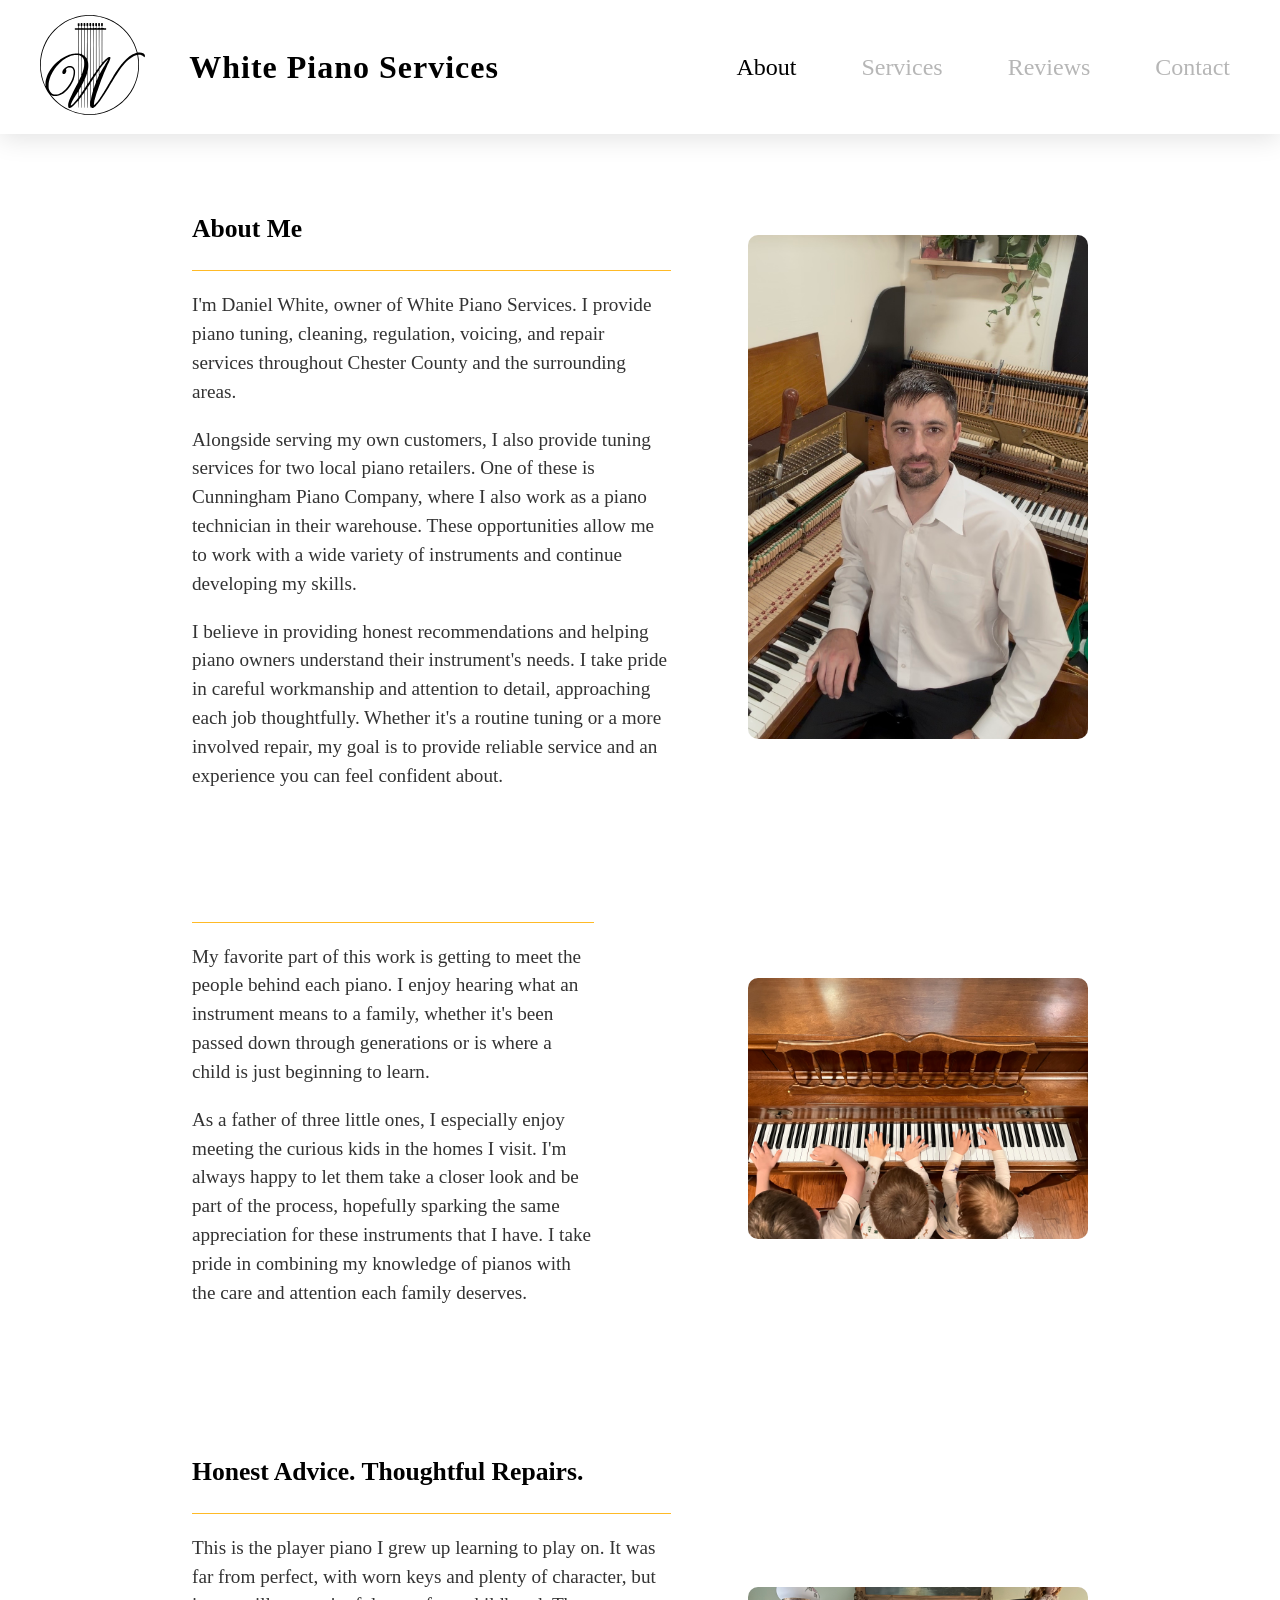
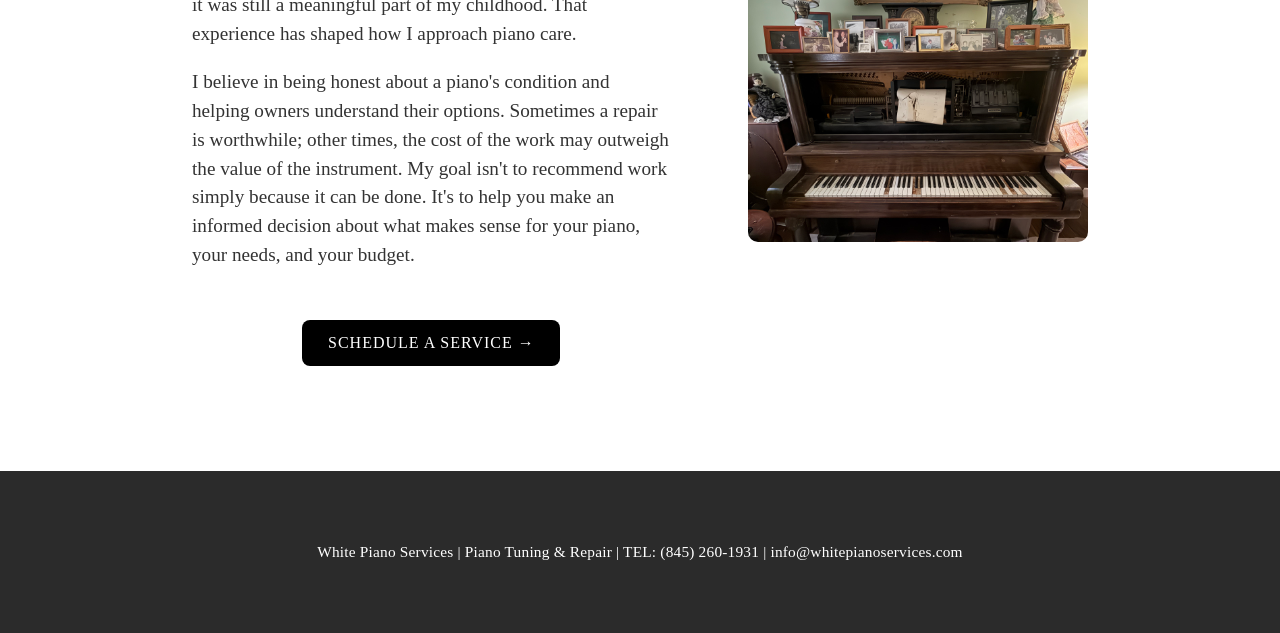
==== about/index.html @ ceffa57b "Update index.html" ====
<!DOCTYPE html>
<html lang="en">
<head>
    <meta charset="UTF-8">
    <meta name="viewport" content="width=device-width, initial-scale=1.0">
    <title>About | White Piano Services</title>
    <link rel="stylesheet" href="/style2.css">
    <link rel="stylesheet" href="/about.css">
    <link rel="icon" href="/whitelofo.png">
<link rel="icon" type="image/png" sizes="32x32" href="/whitelofo.png">
<link rel="apple-touch-icon" href="/whitelofo.png">
</head>
    <main>
<body>
    <header>
    <div class="navbar">

        <div class="nav-left">
            <a href="/home/">
                <img src="/whitelogosvg.svg" alt="White Services Logo">
            </a>
        </div>

        <div class="nav-center">
            <a href="/home/">
                <h1>White Piano Services</h1>
            </a>
        </div>

        <div class="nav-right">
            <nav>
                <ul id="navbarlist">
                    <li><a href="/about/" class="active">About</a></li>
                    <li><a href="/services/">Services</a></li>
                    <li><a href="/home/#reviews">Reviews</a></li>
                    <li><a href="/contact/">Contact</a></li>
                </ul>
            </nav>
        </div>

    </div>
</header>



<!-- ===== About Content ===== -->

<section class="about-container">

    

    <div class="about-text">
        
        <h3>About Me</h3>
        <div class="line"></div>

<p>I'm Daniel White, owner of White Piano Services. I provide piano tuning, cleaning, regulation, voicing, and repair services throughout Chester County and the surrounding areas.
</p>
   
 <p> Alongside serving my own customers, I also provide tuning services for two local piano retailers. One of these is Cunningham Piano Company, where I also work as a piano technician in their warehouse. These opportunities allow me to work with a wide variety of instruments and continue developing my skills.</p>
        
<p>I believe in providing honest recommendations and helping piano owners understand their instrument's needs. I take pride in careful workmanship and attention to detail, approaching each job thoughtfully. Whether it's a routine tuning or a more involved repair, my goal is to provide reliable service and an experience you can feel confident about.
</p>

    </div>

    <div class="about-image">
        <img src="/IMG_3689.jpeg" alt="Daniel White Piano Tuner">
    </div>

</section>

<div class="section-divider"></div>


<section class="about-container">

     

    

    <div class="about-text">

        <div class="line"></div>
        
       
      

<p>My favorite part of this work is getting to meet the people behind each piano. I enjoy hearing what an instrument means to a family, whether it's been passed down through generations or is where a child is just beginning to learn.

</p> <p>As a father of three little ones, I especially enjoy meeting the curious kids in the homes I visit. I'm always happy to let them take a closer look and be part of the process, hopefully sparking the same appreciation for these instruments that I have.

I take pride in combining my knowledge of pianos with the care and attention each family deserves.
</p>

      
    </div>

   <div id="line"></div>

      <div class="about-image">
        <img src="/kids1.jpeg" alt="Daniel White Piano Technician">
    </div>

</section>



<div class="section-divider"></div>



<section class="about-container">

    
     

     

    

    <div class="about-text">

           <h3>Honest Advice. Thoughtful Repairs.</h3>
        
       
        <div class="line"></div>

<p>This is the player piano I grew up learning to play on. It was far from perfect, with worn keys and plenty of character, but it was still a meaningful part of my childhood.

That experience has shaped how I approach piano care. </p>
        
        <p>I believe in being honest about a piano's condition and helping owners understand their options. Sometimes a repair is worthwhile; other times, the cost of the work may outweigh the value of the instrument.

My goal isn't to recommend work simply because it can be done. It's to help you make an informed decision about what makes sense for your piano, your needs, and your budget.
</p>

        <div class="about-button">
         <!-- Calendly link widget begin -->
<link href="https://assets.calendly.com/assets/external/widget.css" rel="stylesheet">
<script src="https://assets.calendly.com/assets/external/widget.js" type="text/javascript" async></script>
<a class="btn" href="" onclick="Calendly.initPopupWidget({url: 'https://calendly.com/whitepianoservices/service'});return false;">Schedule a service →</a>
<!-- Calendly link widget end -->
        </div>
    </div>
 <div class="about-image">
        <img src="/buy.jpeg" alt="Daniel White Piano Technician">
    </div>
    

  

</section>



    

   
    
    </div>
</section>
</main>

<footer>
    <p>White Piano Services | Piano Tuning & Repair | TEL: <a href="tel:+18452601931">(845) 260-1931</a> | <a href="mailto:whitepianoservices@gmail.com">info@whitepianoservices.com
                </a></p>
</footer>


</body>
</html>
---- style2.css ----
html, body {
    font-family: Garamond, serif;
    margin: 0;
    padding: 0;
    background-color: white;

    
    width: 100%;
    overflow-x: hidden;
}

.about-link h1 {
    font-size: 1.5em;
}


.widget {
    background-color: #1a1919;
    margin: 0;
    min-height: 600px;
    width: 100%;
}

body {
    min-height: 100vh;
    display: flex;
    flex-direction: column;
}

main {
    flex: 1;
}


a[href^="tel"] {
    color: inherit;
    text-decoration: none;
}

a[href^="mailto"] {
    color: inherit;
    text-decoration: none;
}
/* ===== Header / Navbar ===== */
header {
    background-color: rgba(255, 255, 255, 0.983);
    padding: 15px 0px;
    position: relative;
    box-shadow: 0 4px 25px rgba(0, 0, 0, 0.12);
    width: 100%;
    z-index: 1000;
}

.navbar {
    display: flex;
    align-items: center;
    justify-content: space-between;
    position: relative;
    flex-wrap: wrap;
}

/* =========================================
   LEFT
========================================= */
.nav-left img {
    height: 100px;
    width: auto;
    cursor: pointer;
    margin-left: 20px;
    max-width: 100%;
    padding-left: 20px;
}


/* =========================================
   CENTER
========================================= */
.nav-center {
    position: absolute;
    left: 14%;
    cursor: pointer;
    padding-left: 10px;
}




.nav-center a,
.nav-center a:visited,
.nav-center a:active {
    text-decoration: none;
    color: black;
}

.nav-center h1 {
    margin: 0;
    font-size: 2em;
    letter-spacing: 1px;
    transition: color 0.3s ease-in-out;
    white-space: nowrap;
}

.nav-center h1:hover {
    color: #ffba26de;
}


/* =========================================
   RIGHT
========================================= */
nav ul {
    list-style: none;
    display: flex;
    gap: 25px;
    margin: 0;
    padding: 0;
    padding-right: 30px;
}

nav ul li a {
    text-decoration: none;
    color: rgba(0, 0, 0, 0.288);
    font-size: 1.5em;
    padding: 8px 20px;
    transition: color 0.3s ease-in-out;
    white-space: nowrap;
}

nav ul li a:hover {
    color: rgb(0, 0, 0);
}

nav ul li a.active {
    color: rgb(0, 0, 0);
}


/* =========================================
   TABLET
========================================= */
@media (max-width: 1024px) {
    header {
        padding-top: 10px;
        padding-left: 0px;
        padding-bottom: 10px;
        align-items: center;
    }

    .nav-left img {
        height: 80px;
        margin-left: 10px;
    }

    .nav-center {
        left: 16%;
    }

    .nav-center h1 {
        font-size: 1.6em;
    }

    nav ul {
        gap: 15px;
    }

    nav ul li a {
        font-size: 1.2em;
        padding: 8px 12px;
    }
}


/* =========================================
   MOBILE
========================================= */
@media (max-width: 768px) {

    header {
        padding: 15px 0;
    }

    .navbar {
        display: flex;
        flex-direction: column;
        align-items: center;   /* key: all children centered as a group */
        justify-content: center;
        gap: 12px;
        width: 100%;
    }

    /* LOGO */
    .nav-left {
        width: 100%;
        display: flex;
        justify-content: center;
    }

    .nav-left img {
        height: 70px;
        margin: 0;
        padding: 0;
    }

    /* TITLE */
    .nav-center {
        position: static;
        width: 100%;
        display: flex;
        justify-content: center;
    }

    .nav-center h1 {
        font-size: 1.5em;
        margin: 0;
        text-align: center;
    }

    /* LINKS */
    .nav-right {
        width: 100%;
        display: flex;
        justify-content: center;
    }

    nav ul {
        display: flex;
        justify-content: center;
        align-items: center;   /* key: removes vertical weirdness */
        gap: 18px;
        margin: 0;
        padding: 0;
        width: auto;           /* key: prevents stretching imbalance */
    }

    nav ul li a {
        font-size: 1.1em;
        padding: 6px 10px;
        text-align: center;
    }

    footer p,
    footer a,
    footer span {
        font-size: 1rem;
    }

}


/* =========================================
   SMALL MOBILE
========================================= */

@media (max-width: 480px) {

    header {
        padding: 15px 0;
    }

    .navbar {
        display: flex;
        flex-direction: column;
        align-items: center;   /* key: all children centered as a group */
        justify-content: center;
        gap: 12px;
        width: 100%;
    }

    /* LOGO */
    .nav-left {
        width: 100%;
        display: flex;
        justify-content: center;
    }

    .nav-left img {
        height: 70px;
        margin: 0;
        padding: 0;
    }

    /* TITLE */
    .nav-center {
        position: static;
        width: 100%;
        display: flex;
        justify-content: center;
    }

    .nav-center h1 {
        font-size: 1.5em;
        margin: 0;
        text-align: center;
    }

    /* LINKS */
    .nav-right {
        width: 100%;
        display: flex;
        justify-content: center;
    }

    nav ul {
        display: flex;
        justify-content: center;
        align-items: center;   /* key: removes vertical weirdness */
        gap: 18px;
        margin: 0;
        padding: 0;
        width: auto;           /* key: prevents stretching imbalance */
    }

    nav ul li a {
        font-size: 1.1em;
        padding: 6px 10px;
        text-align: center;
    }
}

/* ===== Hero Section ===== */
.hero {
    background-color: #dddddde8;
    text-align: center;
    width: 100%;
    position: relative;
    box-shadow: 0 8px 30px rgba(0, 0, 0, 0.199);
}

.hero-image {
    width: 100%;
    height: 700px;
    overflow: hidden;
    position: relative;
}

.hero-image img {
    width: 100%;
    height: 100%;
    object-fit: cover;
}

.hero-caption {
    font-family: helvetica;
    font-size: 2.4em;
    font-weight: bold;
    color: white;
    position: absolute;
    -webkit-text-stroke: 1px rgb(0, 0, 0);
    bottom: 15%;
    left: 50%;
    transform: translateX(-50%);
    width: 40%;
}

.hero-caption p {
    font-family: georgia;
    font-size: 1em;
}





/* ===== Modern CTA Button ===== */

.cta-button {
    display: inline;
    padding: 14px 32px;
    background-color: rgba(0, 0, 0, 0.798);
    color: white;
    text-decoration: none;
    text-transform: uppercase;
    letter-spacing: 1px;
    font-size: 1.4rem;
    border: 2px solid black;
    transition: all 0.3s ease;
    cursor: pointer;

    position: absolute;
    bottom: 28%;
    left: 50%;
    transform: translateX(-50%);
}

/* Hover Effect */
.cta-button:hover {
    background-color: #ffba26;
    color: black;
    border-color: #ffba26;
}



/* ===== Footer ===== */




/* ===== Footer ===== */
footer {
    background-color: rgba(0, 0, 0, 0.832);
    color: white;

    padding:
        clamp(35px, 4vw, 80px)
        clamp(25px, 8vw, 140px);

    display: flex;
    justify-content: center;
    align-items: center;

    text-align: center;
}

footer p,
footer a,
footer span {
     font-size: clamp(0.95rem, 1.2vw, 1.45rem);
    line-height: 1.9;
    letter-spacing: 0.2px;
}
---- about.css ----
/* ===== Base ===== */
html {
    font-size: 16px;
    -webkit-text-size-adjust: 100%;
}

body {
    min-height: 100vh;
    display: flex;
    flex-direction: column;
    overflow-x: hidden;
}

main {
    flex: 1;
}

a[href^="mailto"] {
    color: inherit;
    text-decoration: none;
}

/* ===== About Hero ===== */
.about-hero {
    position: relative;

    display: flex;
    flex-direction: column;
    justify-content: center;
    align-items: center;

    text-align: center;

    min-height: clamp(250px, 40vh, 500px);

    padding:
        clamp(60px, 8vw, 120px)
        clamp(20px, 5vw, 80px);

    background-image: url("../images/aboutimg/tuningii.jpeg");
    background-size: cover;
    background-position: center 70%;
}

.about-hero::before {
    content: "";
    position: absolute;
    inset: 0;
    background-color: rgba(0, 0, 0, 0.695);
    z-index: 1;
}

.about-hero h2,
.about-hero p {
    position: relative;
    color: white;
    z-index: 2;
    max-width: 1200px;
}

.about-hero h2 {
    font-size: clamp(2.5rem, 4vw, 5rem);
    margin-bottom: 15px;
    font-weight: bold;
    line-height: 1.1;
}

.about-hero p {
    font-size: clamp(1.1rem, 2vw, 2.2rem);
    line-height: 1.5;
}

/* ===== About Layout ===== */
.about-container {
    display: flex;
    align-items: center;
    justify-content: center;
    gap: clamp(45px, 6vw, 90px);

    padding: 50px clamp(45px, 15vw, 220px);

    flex-wrap: wrap;
    background-color: #fbfbfb1c;

    max-width: 1800px;
    margin: 0 auto;
}

.about-text {
    flex: 1;
    min-width: 320px;
}

.about-text h3 {
    margin-top: 30px;
    font-size: clamp(1.4rem, 2vw, 2.2rem);
    line-height: 1.2;
}

.about-text p {
    line-height: 1.5;
    margin-top: 12px;
    color: #333;
    font-size: 1.2rem;
    max-width: 75ch;
}
#line {
    height: 1px;
    background-color: #ffba26;
    margin: 12px 0 20px;
}
/* ===== Line Under Headings ===== */
.about-text .line {
    height: 1px;
    background-color: #ffba26;
    margin: 12px 0 20px;
}

/* ===== Image ===== */
.about-image {
    flex: 0 1 38%;
    min-width: 280px;
    margin-top: -15px;
    
}

.about-image img {
    width: 100%;
    max-height: 600px;
    border-radius: 10px;
    object-fit: cover;
}

/* ===== Book Now Button ===== */
.about-button {
    margin-top: 30px;
    text-align: center;
}

.about-button .btn {
    display: inline-block;

    padding:
        clamp(14px, 1vw, 18px)
        clamp(20px, 2vw, 34px);

    margin-top: 20px;
    margin-bottom: 55px;

    background-color: black;
    color: white;

    border: none;
    border-radius: 8px;

    font-size: clamp(1rem, 1vw, 1.2rem);

    text-transform: uppercase;
    letter-spacing: 1px;
    text-decoration: none;

    transition: all 0.4s ease-in-out;
}

.about-button .btn:hover {
    background-color: rgba(255, 186, 38, 0.8);
    color: black;
    box-shadow: 0 5px 15px rgba(0, 0, 0, 0.1);
    transform: translateY(-2px);
}

/* ===== Values Section ===== */
.values-section {
    background-color: #fafafa;

    padding:
        clamp(50px, 8vw, 110px)
        clamp(20px, 8vw, 12%);

    text-align: center;
}

.values-section h2 {
    font-size: clamp(2rem, 3vw, 3.5rem);
    margin-bottom: clamp(30px, 4vw, 70px);
}

.values-grid {
    display: grid;
    grid-template-columns: repeat(3, 1fr);

    gap: clamp(20px, 2vw, 40px);

    max-width: 1800px;
    margin: 0 auto;
}

.value-card {
    padding: clamp(25px, 2vw, 45px);

    border: 1px solid #ddd;
    background-color: white;

    transition: all 0.3s ease;
}

.value-card:hover {
    border-color: #1c5212;
    transform: translateY(-5px);
}

.value-card h4 {
    margin-bottom: 20px;
    position: relative;

    font-size: clamp(1.2rem, 1.5vw, 1.8rem);
}

.value-card p {
    font-size: clamp(1rem, 1vw, 1.2rem);
    line-height: 1.8;
}

.value-card h4::after {
    content: "";

    position: absolute;
    left: 0;
    bottom: -8px;

    width: 100%;
    height: 1px;

    background-color: #ffba26;
}

/* ===== Links ===== */
.about-link a {
    display: inline-block;

    text-decoration: none;
    font-weight: 600;

    font-size: clamp(1.1rem, 1.3vw, 1.5rem);

    color: #111;

    transition: all 0.3s ease-in-out;
}

.about-link a:hover {
    color: #ffba26;
}

/* ===== Tablet ===== */
@media (max-width: 1000px) {

    .values-grid {
        grid-template-columns: 1fr;
    }
    .about-container {
        flex-direction: column-reverse;
    }

    .about-image img {
        height: 320px;
        width: 100%;
        max-width: 100%;
        object-fit: contain;
    }
    
}


/* ===== Mobile + iPhone Landscape ===== */
@media (max-width: 900px),
       (max-height: 500px) and (orientation: landscape) {

    .about-text,
    .about-image {
        min-width: 100%;
    }

    .about-text p {
        font-size: 1rem;
        max-width: 100%;
    }

    .about-text h3 {
        font-size: 1.4rem;
    }
}

@media (max-width: 700px) {

    .about-image img {
        width: 100%;
        height: auto;
        object-fit: cover;
    }

}

/* ===== Large Desktop / Ultrawide ===== */
@media (min-width: 1800px) {

    html {
        font-size: 18px;
    }

    .about-container,
    .values-grid {
        max-width: 2000px;
    }

    .about-text p {
        font-size: 1.5rem;
    }
}
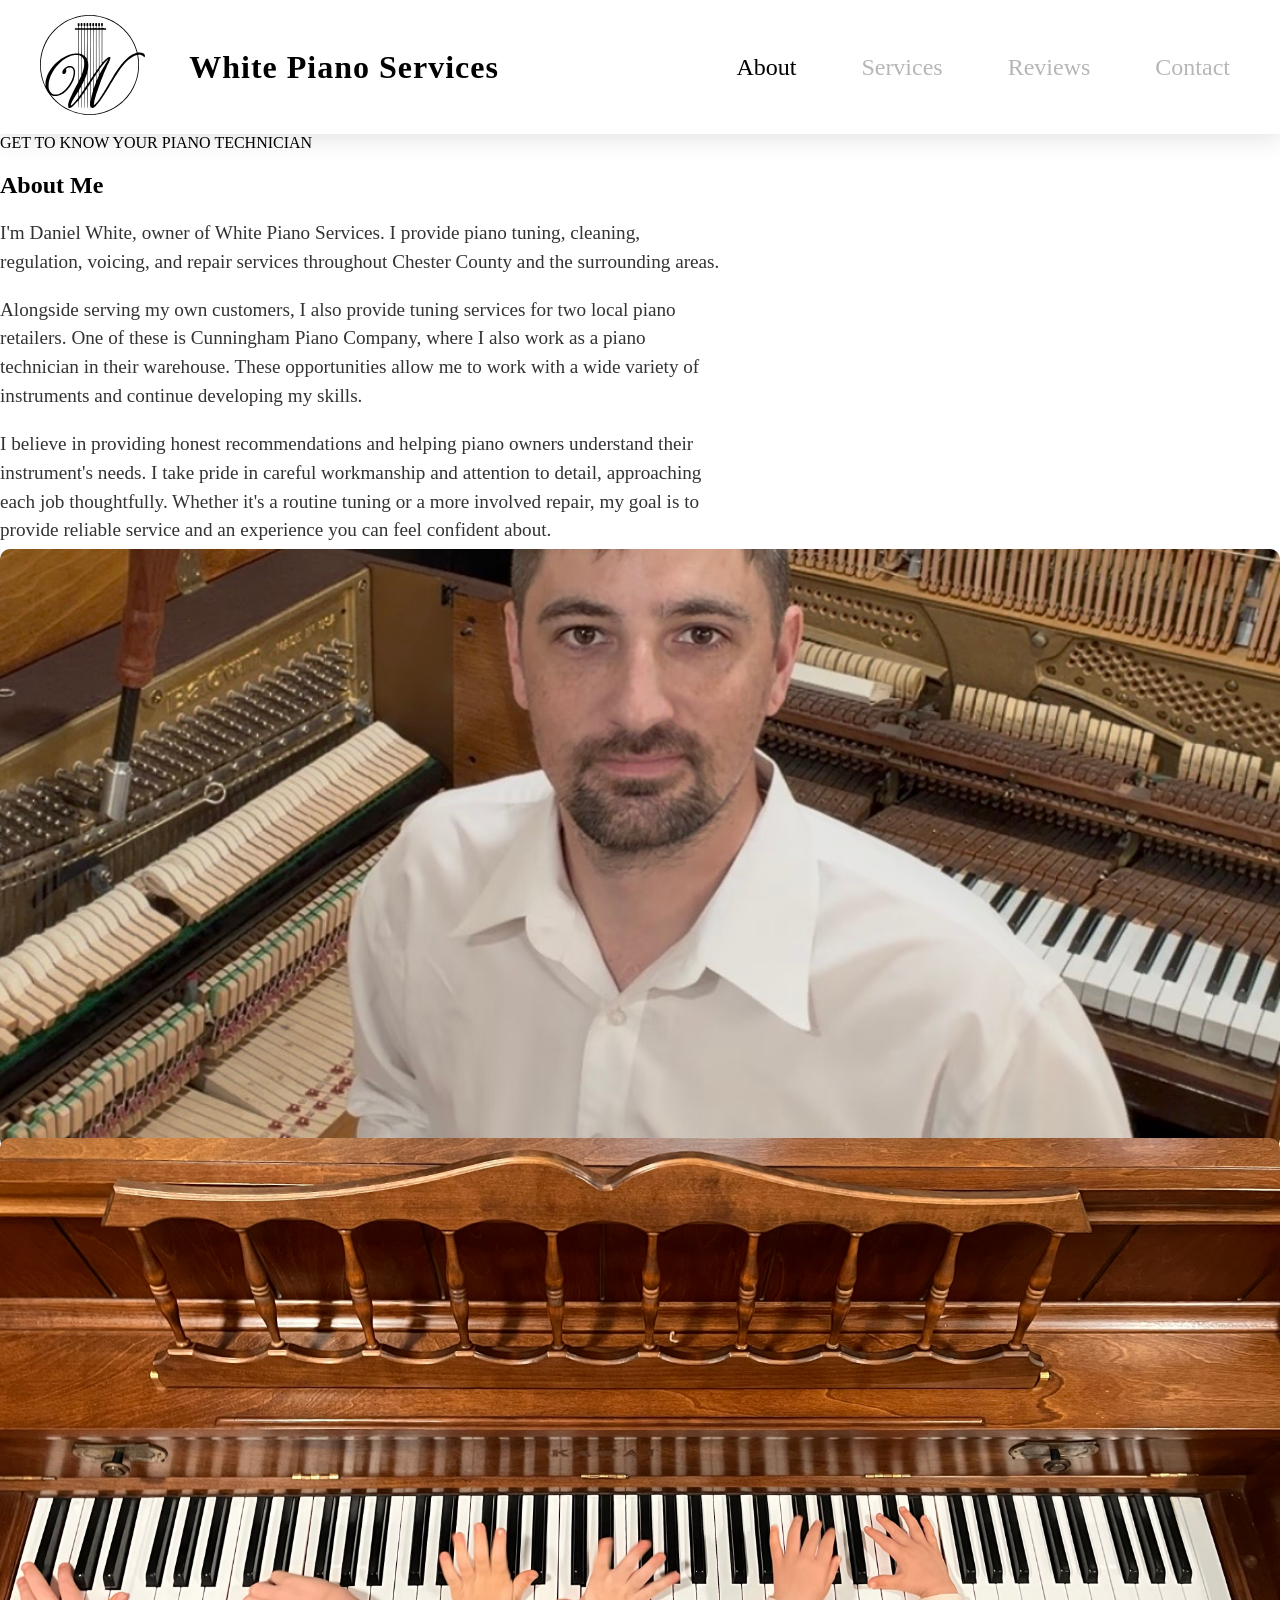
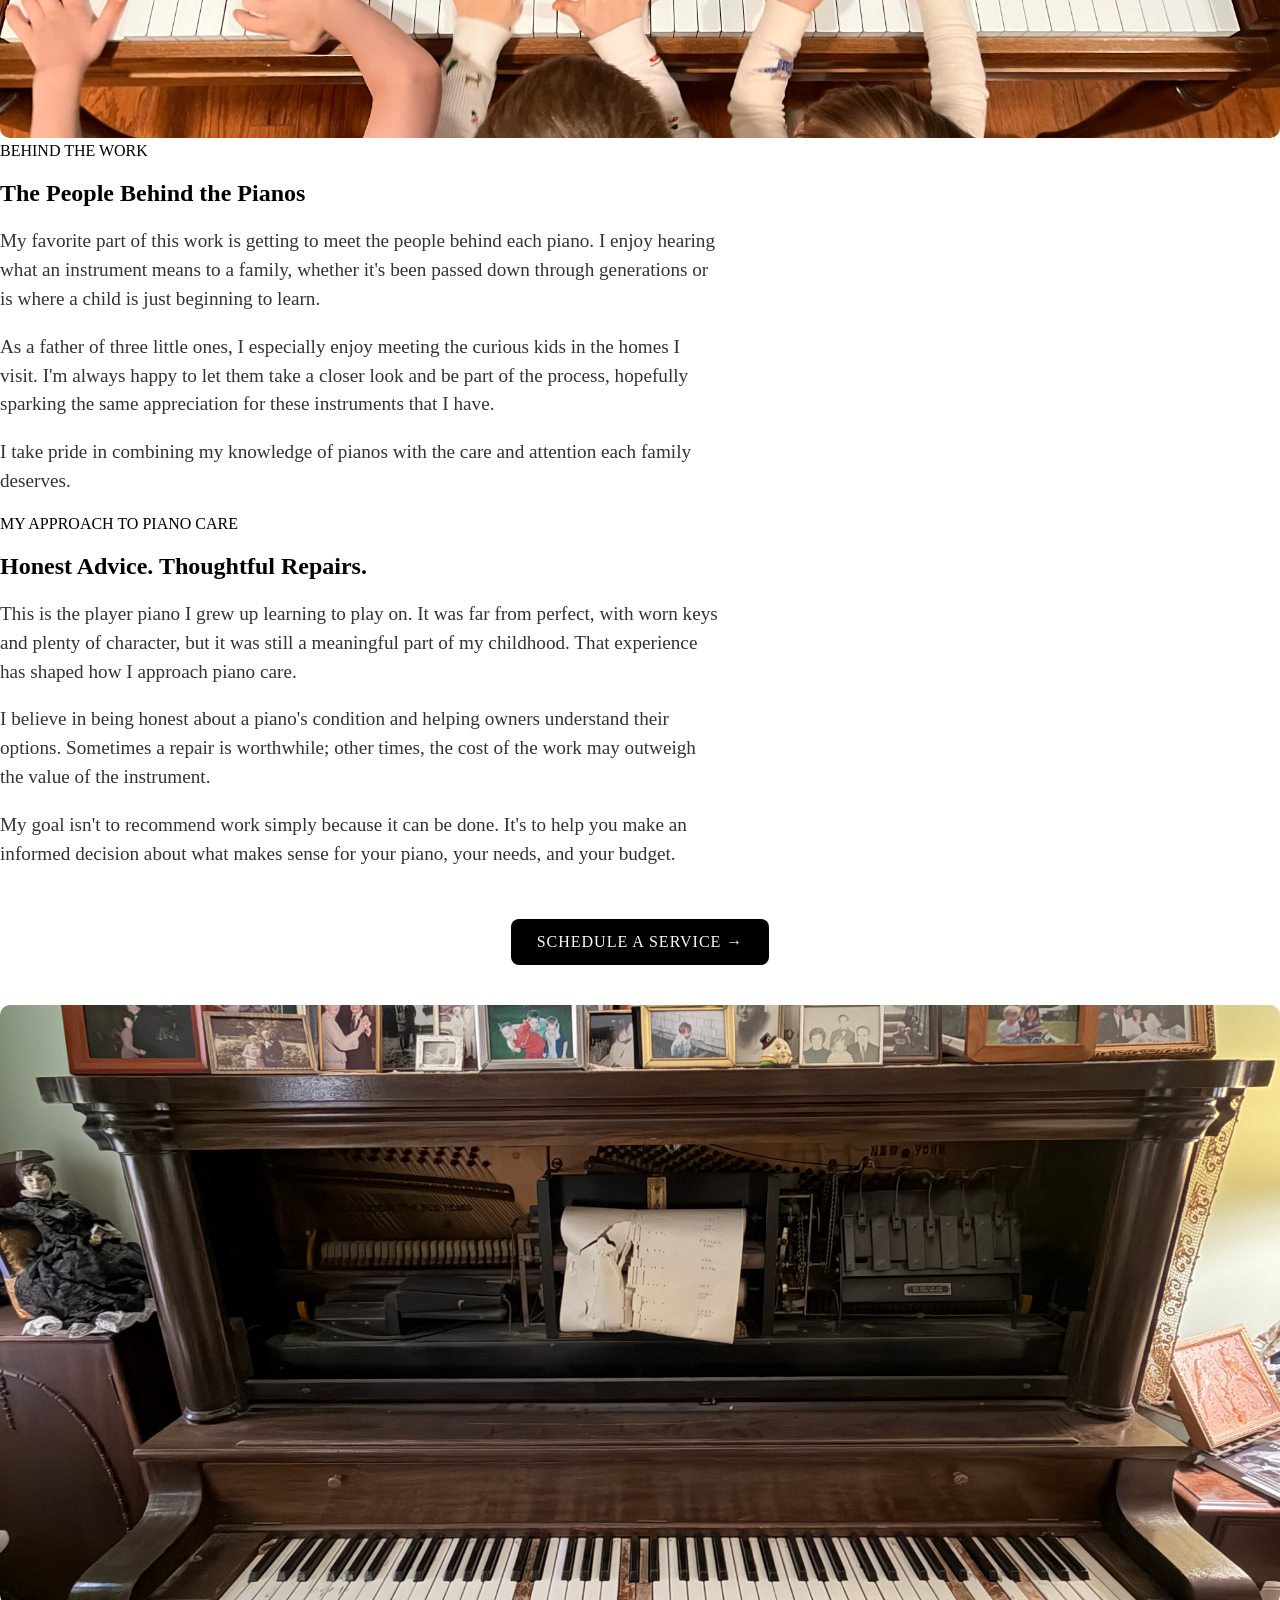
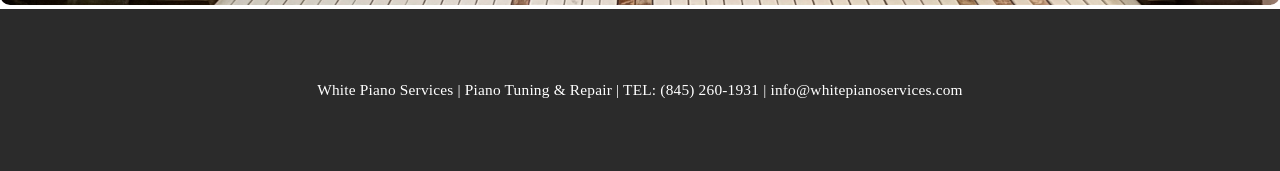
==== commit 1e85e3fa: "Update index.html" ====
--- a/about/index.html
+++ b/about/index.html
@@ -3,16 +3,20 @@
 <head>
     <meta charset="UTF-8">
     <meta name="viewport" content="width=device-width, initial-scale=1.0">
+
     <title>About | White Piano Services</title>
+
     <link rel="stylesheet" href="/style2.css">
     <link rel="stylesheet" href="/about.css">
+
     <link rel="icon" href="/whitelofo.png">
-<link rel="icon" type="image/png" sizes="32x32" href="/whitelofo.png">
-<link rel="apple-touch-icon" href="/whitelofo.png">
+    <link rel="icon" type="image/png" sizes="32x32" href="/whitelofo.png">
+    <link rel="apple-touch-icon" href="/whitelofo.png">
 </head>
-    <main>
+
 <body>
-    <header>
+
+<header>
     <div class="navbar">
 
         <div class="nav-left">
@@ -41,125 +45,142 @@
     </div>
 </header>
 
+<main class="about-page">
+
+    <!-- ===== Introduction ===== -->
+
+    <section class="about-section about-intro">
+
+        <div class="about-text">
+            <span class="section-eyebrow">GET TO KNOW YOUR PIANO TECHNICIAN</span>
+
+            <h2>About Me</h2>
+
+            <div class="heading-accent"></div>
+
+            <p>
+                I'm Daniel White, owner of White Piano Services. I provide
+                piano tuning, cleaning, regulation, voicing, and repair
+                services throughout Chester County and the surrounding areas.
+            </p>
+
+            <p>
+                Alongside serving my own customers, I also provide tuning
+                services for two local piano retailers. One of these is
+                Cunningham Piano Company, where I also work as a piano
+                technician in their warehouse. These opportunities allow me
+                to work with a wide variety of instruments and continue
+                developing my skills.
+            </p>
+
+            <p>
+                I believe in providing honest recommendations and helping
+                piano owners understand their instrument's needs. I take
+                pride in careful workmanship and attention to detail,
+                approaching each job thoughtfully. Whether it's a routine
+                tuning or a more involved repair, my goal is to provide
+                reliable service and an experience you can feel confident about.
+            </p>
+        </div>
+
+        <div class="about-image">
+            <img src="/IMG_3689.jpeg" alt="Daniel White, piano technician">
+        </div>
+
+    </section>
 
 
-<!-- ===== About Content ===== -->
+    <!-- ===== Personal Connection ===== -->
 
-<section class="about-container">
+    <section class="about-section about-personal">
 
-    
+        <div class="about-image">
+            <img src="/kids1.jpeg" alt="A family enjoying time at the piano">
+        </div>
 
-    <div class="about-text">
-        
-        <h3>About Me</h3>
-        <div class="line"></div>
+        <div class="about-text">
 
-<p>I'm Daniel White, owner of White Piano Services. I provide piano tuning, cleaning, regulation, voicing, and repair services throughout Chester County and the surrounding areas.
-</p>
-   
- <p> Alongside serving my own customers, I also provide tuning services for two local piano retailers. One of these is Cunningham Piano Company, where I also work as a piano technician in their warehouse. These opportunities allow me to work with a wide variety of instruments and continue developing my skills.</p>
-        
-<p>I believe in providing honest recommendations and helping piano owners understand their instrument's needs. I take pride in careful workmanship and attention to detail, approaching each job thoughtfully. Whether it's a routine tuning or a more involved repair, my goal is to provide reliable service and an experience you can feel confident about.
-</p>
+            <span class="section-eyebrow">BEHIND THE WORK</span>
 
-    </div>
+            <h2>The People Behind the Pianos</h2>
 
-    <div class="about-image">
-        <img src="/IMG_3689.jpeg" alt="Daniel White Piano Tuner">
-    </div>
+            <div class="heading-accent"></div>
 
-</section>
+            <p>
+                My favorite part of this work is getting to meet the people
+                behind each piano. I enjoy hearing what an instrument means
+                to a family, whether it's been passed down through generations
+                or is where a child is just beginning to learn.
+            </p>
 
-<div class="section-divider"></div>
+            <p>
+                As a father of three little ones, I especially enjoy meeting
+                the curious kids in the homes I visit. I'm always happy to let
+                them take a closer look and be part of the process, hopefully
+                sparking the same appreciation for these instruments that I have.
+            </p>
+
+            <p>
+                I take pride in combining my knowledge of pianos with the
+                care and attention each family deserves.
+            </p>
+
+        </div>
+
+    </section>
 
 
-<section class="about-container">
+    <!-- ===== Personal Philosophy ===== -->
 
-     
+    <section class="about-section about-philosophy">
 
-    
+        <div class="about-text">
 
-    <div class="about-text">
+            <span class="section-eyebrow">MY APPROACH TO PIANO CARE</span>
 
-        <div class="line"></div>
-        
-       
-      
+            <h2>Honest Advice. Thoughtful Repairs.</h2>
 
-<p>My favorite part of this work is getting to meet the people behind each piano. I enjoy hearing what an instrument means to a family, whether it's been passed down through generations or is where a child is just beginning to learn.
+            <div class="heading-accent"></div>
 
-</p> <p>As a father of three little ones, I especially enjoy meeting the curious kids in the homes I visit. I'm always happy to let them take a closer look and be part of the process, hopefully sparking the same appreciation for these instruments that I have.
+            <p>
+                This is the player piano I grew up learning to play on.
+                It was far from perfect, with worn keys and plenty of
+                character, but it was still a meaningful part of my childhood.
+                That experience has shaped how I approach piano care.
+            </p>
 
-I take pride in combining my knowledge of pianos with the care and attention each family deserves.
-</p>
+            <p>
+                I believe in being honest about a piano's condition and
+                helping owners understand their options. Sometimes a repair
+                is worthwhile; other times, the cost of the work may outweigh
+                the value of the instrument.
+            </p>
 
-      
-    </div>
+            <p>
+                My goal isn't to recommend work simply because it can be done.
+                It's to help you make an informed decision about what makes
+                sense for your piano, your needs, and your budget.
+            </p>
 
-   <div id="line"></div>
+            <div class="about-button">
+                <link href="https://assets.calendly.com/assets/external/widget.css" rel="stylesheet">
+                <script src="https://assets.calendly.com/assets/external/widget.js"
+                    type="text/javascript" async></script>
 
-      <div class="about-image">
-        <img src="/kids1.jpeg" alt="Daniel White Piano Technician">
-    </div>
+                <a class="btn" href=""
+                   onclick="Calendly.initPopupWidget({url: 'https://calendly.com/whitepianoservices/service'});return false;">
+                    Schedule a Service →
+                </a>
+            </div>
 
-</section>
+        </div>
 
+        <div class="about-image about-childhood-image">
+            <img src="/buy.jpeg" alt="The player piano Daniel grew up learning to play on">
+        </div>
 
+    </section>
 
-<div class="section-divider"></div>
-
-
-
-<section class="about-container">
-
-    
-     
-
-     
-
-    
-
-    <div class="about-text">
-
-           <h3>Honest Advice. Thoughtful Repairs.</h3>
-        
-       
-        <div class="line"></div>
-
-<p>This is the player piano I grew up learning to play on. It was far from perfect, with worn keys and plenty of character, but it was still a meaningful part of my childhood.
-
-That experience has shaped how I approach piano care. </p>
-        
-        <p>I believe in being honest about a piano's condition and helping owners understand their options. Sometimes a repair is worthwhile; other times, the cost of the work may outweigh the value of the instrument.
-
-My goal isn't to recommend work simply because it can be done. It's to help you make an informed decision about what makes sense for your piano, your needs, and your budget.
-</p>
-
-        <div class="about-button">
-         <!-- Calendly link widget begin -->
-<link href="https://assets.calendly.com/assets/external/widget.css" rel="stylesheet">
-<script src="https://assets.calendly.com/assets/external/widget.js" type="text/javascript" async></script>
-<a class="btn" href="" onclick="Calendly.initPopupWidget({url: 'https://calendly.com/whitepianoservices/service'});return false;">Schedule a service →</a>
-<!-- Calendly link widget end -->
-        </div>
-    </div>
- <div class="about-image">
-        <img src="/buy.jpeg" alt="Daniel White Piano Technician">
-    </div>
-    
-
-  
-
-</section>
-
-
-
-    
-
-   
-    
-    </div>
-</section>
 </main>
 
 <footer>
@@ -167,6 +188,6 @@
                 </a></p>
 </footer>
 
-
 </body>
 </html>
+
--- a/about.css
+++ b/about.css
@@ -9,6 +9,16 @@
     display: flex;
     flex-direction: column;
     overflow-x: hidden;
+}
+
+
+
+.section-divider {
+    width: 85%;
+    max-width: 1100px;
+    height: 1px;
+    background-color: #ccc;
+    margin: 50px auto;
 }
 
 main {
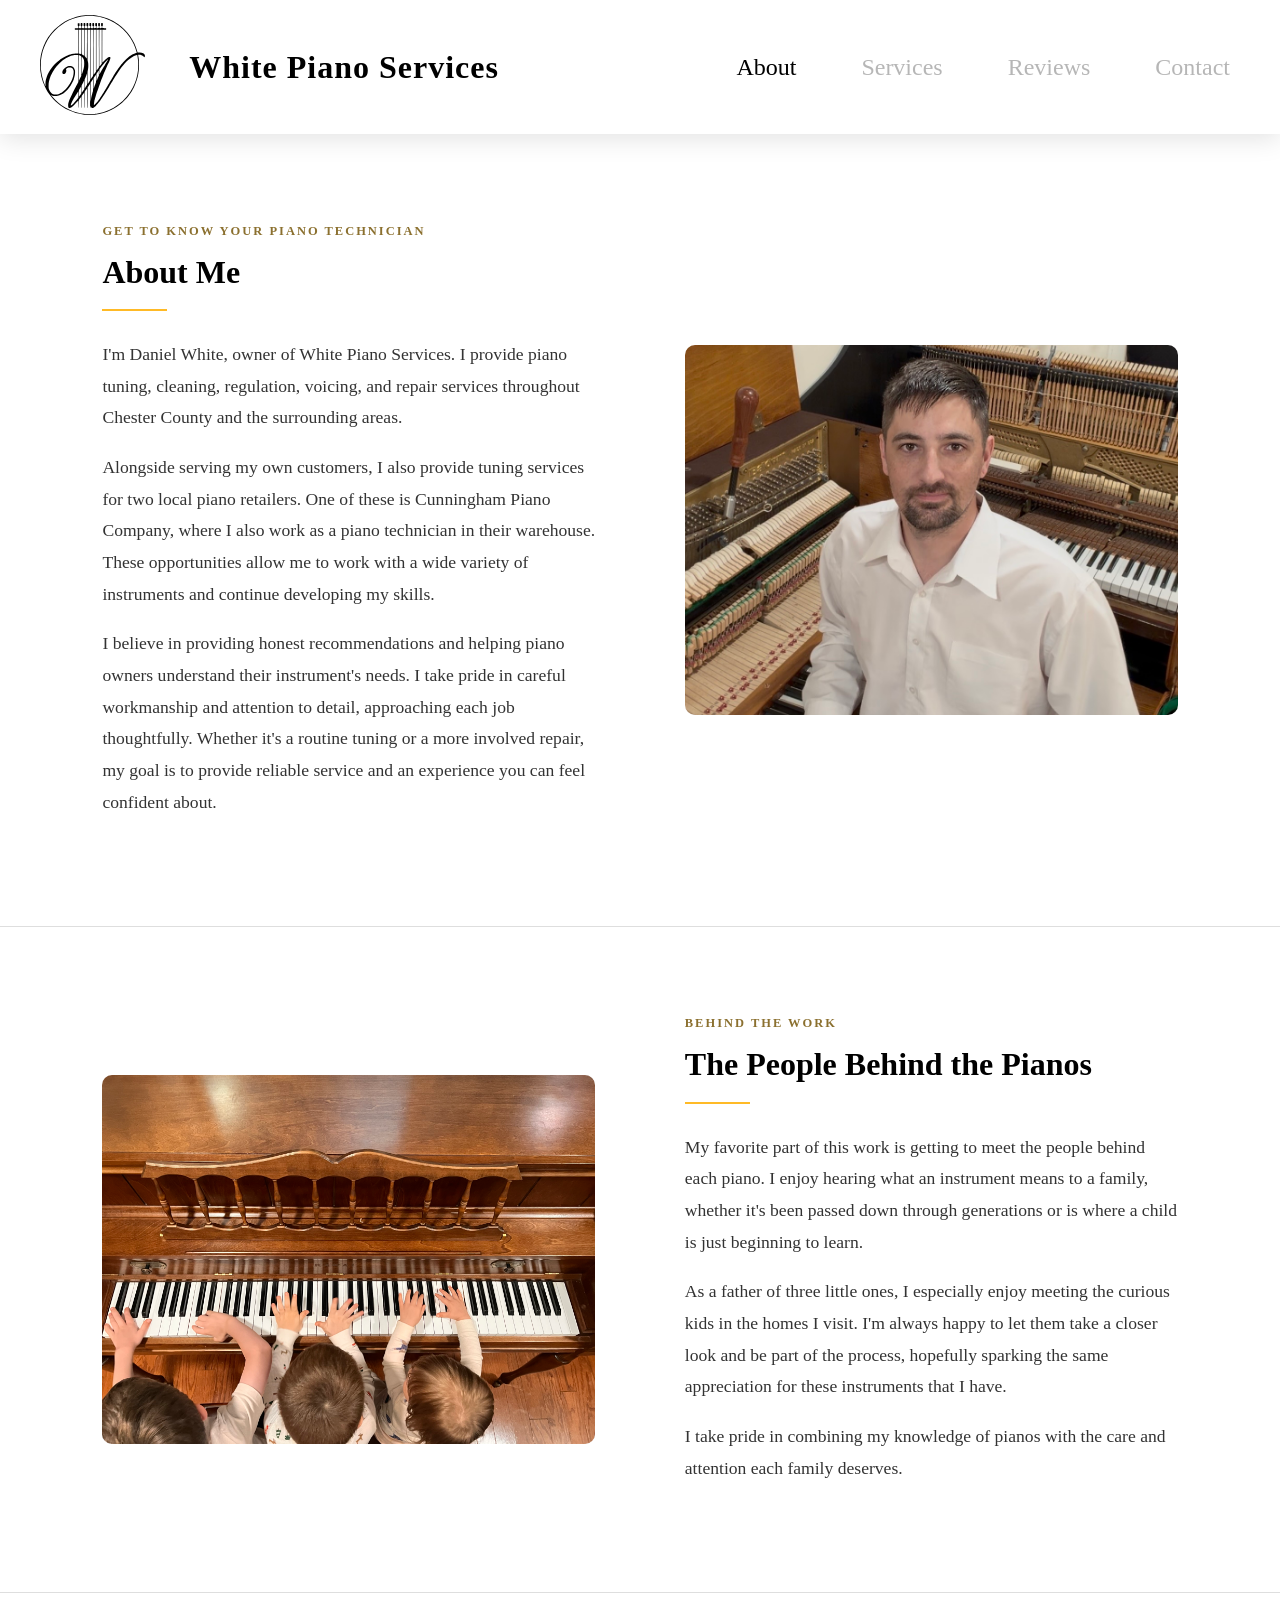
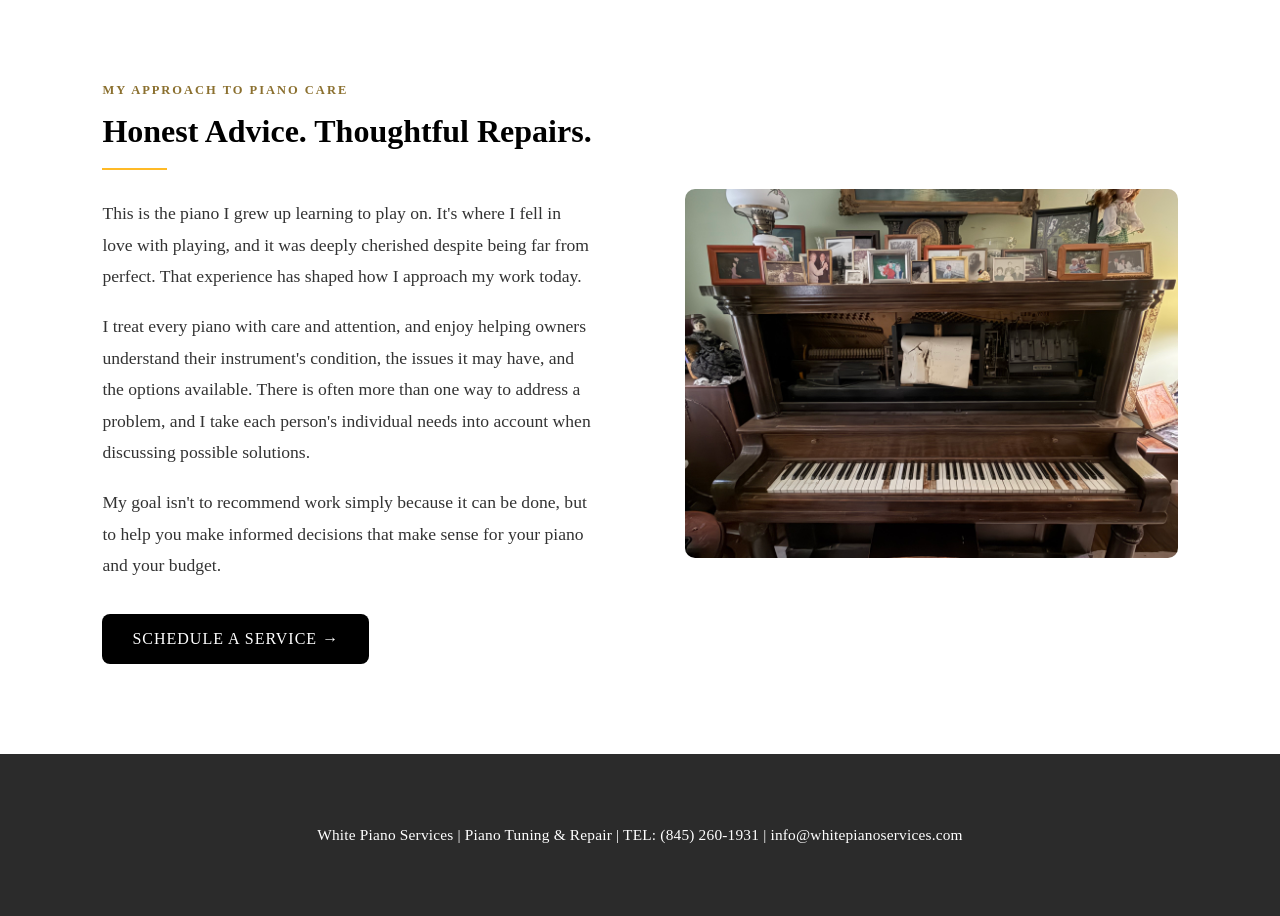
==== commit fc1a2e42: "Update index.html" ====
--- a/about/index.html
+++ b/about/index.html
@@ -143,23 +143,16 @@
             <div class="heading-accent"></div>
 
             <p>
-                This is the player piano I grew up learning to play on.
-                It was far from perfect, with worn keys and plenty of
-                character, but it was still a meaningful part of my childhood.
-                That experience has shaped how I approach piano care.
+                This is the piano I grew up learning to play on. It's where I fell in love with playing, and it was deeply cherished despite being far from perfect. That experience has shaped how I approach my work today.
+                
             </p>
 
             <p>
-                I believe in being honest about a piano's condition and
-                helping owners understand their options. Sometimes a repair
-                is worthwhile; other times, the cost of the work may outweigh
-                the value of the instrument.
+                I treat every piano with care and attention, and enjoy helping owners understand their instrument's condition, the issues it may have, and the options available. There is often more than one way to address a problem, and I take each person's individual needs into account when discussing possible solutions.
             </p>
 
             <p>
-                My goal isn't to recommend work simply because it can be done.
-                It's to help you make an informed decision about what makes
-                sense for your piano, your needs, and your budget.
+                My goal isn't to recommend work simply because it can be done, but to help you make informed decisions that make sense for your piano and your budget.
             </p>
 
             <div class="about-button">
--- a/about.css
+++ b/about.css
@@ -1,161 +1,141 @@
-/* ===== Base ===== */
-html {
-    font-size: 16px;
-    -webkit-text-size-adjust: 100%;
-}
-
-body {
-    min-height: 100vh;
-    display: flex;
-    flex-direction: column;
-    overflow-x: hidden;
-}
-
-
-
-.section-divider {
-    width: 85%;
-    max-width: 1100px;
-    height: 1px;
-    background-color: #ccc;
-    margin: 50px auto;
-}
-
-main {
+
+/* ========================================
+   ABOUT PAGE
+======================================== */
+
+.about-page {
     flex: 1;
-}
-
-a[href^="mailto"] {
-    color: inherit;
-    text-decoration: none;
-}
-
-/* ===== About Hero ===== */
-.about-hero {
-    position: relative;
-
-    display: flex;
-    flex-direction: column;
-    justify-content: center;
+    width: 100%;
+    background-color: #fbfbfb1c;
+    overflow: hidden;
+}
+
+/* ========================================
+   SECTION LAYOUT
+======================================== */
+
+.about-section {
+    display: grid;
+    grid-template-columns: minmax(0, 1fr) minmax(0, 1fr);
     align-items: center;
-
-    text-align: center;
-
-    min-height: clamp(250px, 40vh, 500px);
+ box-sizing: border-box;
+    gap: clamp(40px, 7vw, 110px);
+
+    width: 100%;
+    max-width: 1500px;
+
+    margin: 0 auto;
 
     padding:
-        clamp(60px, 8vw, 120px)
-        clamp(20px, 5vw, 80px);
-
-    background-image: url("../images/aboutimg/tuningii.jpeg");
-    background-size: cover;
-    background-position: center 70%;
-}
-
-.about-hero::before {
-    content: "";
-    position: absolute;
-    inset: 0;
-    background-color: rgba(0, 0, 0, 0.695);
-    z-index: 1;
-}
-
-.about-hero h2,
-.about-hero p {
-    position: relative;
-    color: white;
-    z-index: 2;
-    max-width: 1200px;
-}
-
-.about-hero h2 {
-    font-size: clamp(2.5rem, 4vw, 5rem);
-    margin-bottom: 15px;
-    font-weight: bold;
-    line-height: 1.1;
-}
-
-.about-hero p {
-    font-size: clamp(1.1rem, 2vw, 2.2rem);
-    line-height: 1.5;
-}
-
-/* ===== About Layout ===== */
-.about-container {
-    display: flex;
-    align-items: center;
-    justify-content: center;
-    gap: clamp(45px, 6vw, 90px);
-
-    padding: 50px clamp(45px, 15vw, 220px);
-
-    flex-wrap: wrap;
-    background-color: #fbfbfb1c;
-
-    max-width: 1800px;
-    margin: 0 auto;
-}
+        clamp(65px, 7vw, 105px)
+        clamp(30px, 8vw, 130px);
+}
+
+/* Alternating layout */
+
+.about-personal {
+    grid-template-columns: minmax(0, 1fr) minmax(0, 1fr);
+}
+
+/* Subtle separation between sections */
+
+.about-section + .about-section {
+    border-top: 1px solid #dedede;
+}
+
+/* ========================================
+   TEXT
+======================================== */
 
 .about-text {
-    flex: 1;
-    min-width: 320px;
-}
-
-.about-text h3 {
-    margin-top: 30px;
-    font-size: clamp(1.4rem, 2vw, 2.2rem);
+    min-width: 0;
+    max-width: 680px;
+}
+
+.section-eyebrow {
+    display: block;
+
+    margin-bottom: 14px;
+
+    color: #8b702f;
+
+    font-size: 0.78rem;
+    font-weight: 700;
+    letter-spacing: 2px;
+    text-transform: uppercase;
+}
+
+.about-text h2 {
+    font-size: clamp(1.8rem, 2.5vw, 2.8rem);
     line-height: 1.2;
+    font-weight: 600;
+
+    margin: 0 0 18px;
+}
+
+.heading-accent {
+    width: 65px;
+    height: 2px;
+
+    background-color: #ffba26;
+
+    margin-bottom: 28px;
 }
 
 .about-text p {
-    line-height: 1.5;
-    margin-top: 12px;
     color: #333;
-    font-size: 1.2rem;
-    max-width: 75ch;
-}
-#line {
-    height: 1px;
-    background-color: #ffba26;
-    margin: 12px 0 20px;
-}
-/* ===== Line Under Headings ===== */
-.about-text .line {
-    height: 1px;
-    background-color: #ffba26;
-    margin: 12px 0 20px;
-}
-
-/* ===== Image ===== */
+
+    font-size: clamp(1.1rem, 1.2vw, 1.3rem);
+    line-height: 1.8;
+
+    margin: 0 0 18px;
+
+    max-width: 68ch;
+}
+
+/* ========================================
+   IMAGES
+======================================== */
+
 .about-image {
-    flex: 0 1 38%;
-    min-width: 280px;
-    margin-top: -15px;
-    
+    width: 100%;
+    min-width: 0;
 }
 
 .about-image img {
-    width: 100%;
-    max-height: 600px;
+    display: block;
+
+    width: 100%;
+    height: auto;
+
+    max-height: 580px;
+
+    aspect-ratio: 4 / 3;
+
+    object-fit: cover;
+    object-position: center;
+
     border-radius: 10px;
-    object-fit: cover;
-}
-
-/* ===== Book Now Button ===== */
+}
+
+/* Childhood piano image */
+
+.about-childhood-image img {
+    aspect-ratio: 4 / 3;
+}
+
+/* ========================================
+   BOOKING BUTTON
+======================================== */
+
 .about-button {
-    margin-top: 30px;
-    text-align: center;
+    margin-top: 32px;
 }
 
 .about-button .btn {
     display: inline-block;
 
-    padding:
-        clamp(14px, 1vw, 18px)
-        clamp(20px, 2vw, 34px);
-
-    margin-top: 20px;
-    margin-bottom: 55px;
+    padding: 16px 30px;
 
     background-color: black;
     color: white;
@@ -163,167 +143,153 @@
     border: none;
     border-radius: 8px;
 
-    font-size: clamp(1rem, 1vw, 1.2rem);
+    font-size: 1rem;
+    font-weight: 500;
 
     text-transform: uppercase;
     letter-spacing: 1px;
     text-decoration: none;
 
-    transition: all 0.4s ease-in-out;
+    transition: all 0.3s ease;
 }
 
 .about-button .btn:hover {
     background-color: rgba(255, 186, 38, 0.8);
     color: black;
+
     box-shadow: 0 5px 15px rgba(0, 0, 0, 0.1);
+
     transform: translateY(-2px);
 }
 
-/* ===== Values Section ===== */
-.values-section {
-    background-color: #fafafa;
-
-    padding:
-        clamp(50px, 8vw, 110px)
-        clamp(20px, 8vw, 12%);
-
-    text-align: center;
-}
-
-.values-section h2 {
-    font-size: clamp(2rem, 3vw, 3.5rem);
-    margin-bottom: clamp(30px, 4vw, 70px);
-}
-
-.values-grid {
-    display: grid;
-    grid-template-columns: repeat(3, 1fr);
-
-    gap: clamp(20px, 2vw, 40px);
-
-    max-width: 1800px;
-    margin: 0 auto;
-}
-
-.value-card {
-    padding: clamp(25px, 2vw, 45px);
-
-    border: 1px solid #ddd;
-    background-color: white;
-
-    transition: all 0.3s ease;
-}
-
-.value-card:hover {
-    border-color: #1c5212;
-    transform: translateY(-5px);
-}
-
-.value-card h4 {
-    margin-bottom: 20px;
-    position: relative;
-
-    font-size: clamp(1.2rem, 1.5vw, 1.8rem);
-}
-
-.value-card p {
-    font-size: clamp(1rem, 1vw, 1.2rem);
-    line-height: 1.8;
-}
-
-.value-card h4::after {
-    content: "";
-
-    position: absolute;
-    left: 0;
-    bottom: -8px;
-
-    width: 100%;
-    height: 1px;
-
-    background-color: #ffba26;
-}
-
-/* ===== Links ===== */
-.about-link a {
-    display: inline-block;
-
-    text-decoration: none;
-    font-weight: 600;
-
-    font-size: clamp(1.1rem, 1.3vw, 1.5rem);
-
-    color: #111;
-
-    transition: all 0.3s ease-in-out;
-}
-
-.about-link a:hover {
-    color: #ffba26;
-}
-
-/* ===== Tablet ===== */
+/* ========================================
+   TABLET
+======================================== */
+
 @media (max-width: 1000px) {
 
-    .values-grid {
-        grid-template-columns: 1fr;
-    }
-    .about-container {
-        flex-direction: column-reverse;
-    }
-
-    .about-image img {
-        height: 320px;
-        width: 100%;
-        max-width: 100%;
-        object-fit: contain;
-    }
-    
-}
-
-
-/* ===== Mobile + iPhone Landscape ===== */
-@media (max-width: 900px),
-       (max-height: 500px) and (orientation: landscape) {
-
-    .about-text,
-    .about-image {
-        min-width: 100%;
+    .about-section,
+    .about-personal {
+        grid-template-columns: 1fr 1fr;
+
+        gap: 35px;
+
+        padding: 65px 6%;
     }
 
     .about-text p {
         font-size: 1rem;
+        line-height: 1.75;
+    }
+
+    .about-text h2 {
+        font-size: 1.8rem;
+    }
+
+    .about-image img {
+        max-height: 450px;
+    }
+}
+
+/* ========================================
+   MOBILE
+======================================== */
+
+@media (max-width: 700px) {
+
+    .about-section,
+    .about-personal {
+        display: flex;
+        flex-direction: column;
+
+        align-items: stretch;
+
+        gap: 28px;
+
+        padding: 45px 24px;
+    }
+
+    .about-text {
         max-width: 100%;
     }
 
-    .about-text h3 {
-        font-size: 1.4rem;
-    }
-}
-
-@media (max-width: 700px) {
+    .about-text h2 {
+        font-size: 1.7rem;
+    }
+
+    .about-text p {
+        font-size: 1rem;
+        line-height: 1.75;
+    }
+
+    .section-eyebrow {
+        font-size: 0.7rem;
+    }
+
+    .heading-accent {
+        margin-bottom: 22px;
+    }
+
+    .about-image {
+        width: 100%;
+    }
 
     .about-image img {
         width: 100%;
-        height: auto;
+        max-height: none;
+        aspect-ratio: 4 / 3;
         object-fit: cover;
     }
 
-}
-
-/* ===== Large Desktop / Ultrawide ===== */
+    /* Keep the image above the text on mobile */
+
+    .about-section .about-image {
+        order: 1;
+    }
+
+    .about-section .about-text {
+        order: 2;
+    }
+
+    .about-button {
+        text-align: center;
+    }
+
+    .about-button .btn {
+        width: 100%;
+        text-align: center;
+        box-sizing: border-box;
+    }
+}
+
+/* ========================================
+   SMALL MOBILE
+======================================== */
+
+@media (max-width: 400px) {
+
+    .about-section,
+    .about-personal {
+        padding: 38px 20px;
+    }
+
+    .about-text h2 {
+        font-size: 1.55rem;
+    }
+}
+
+/* ========================================
+   LARGE DESKTOP
+======================================== */
+
 @media (min-width: 1800px) {
 
-    html {
-        font-size: 18px;
-    }
-
-    .about-container,
-    .values-grid {
-        max-width: 2000px;
+    .about-section {
+        max-width: 1650px;
+        gap: 120px;
     }
 
     .about-text p {
-        font-size: 1.5rem;
-    }
-}
+        font-size: 1.25rem;
+    }
+}
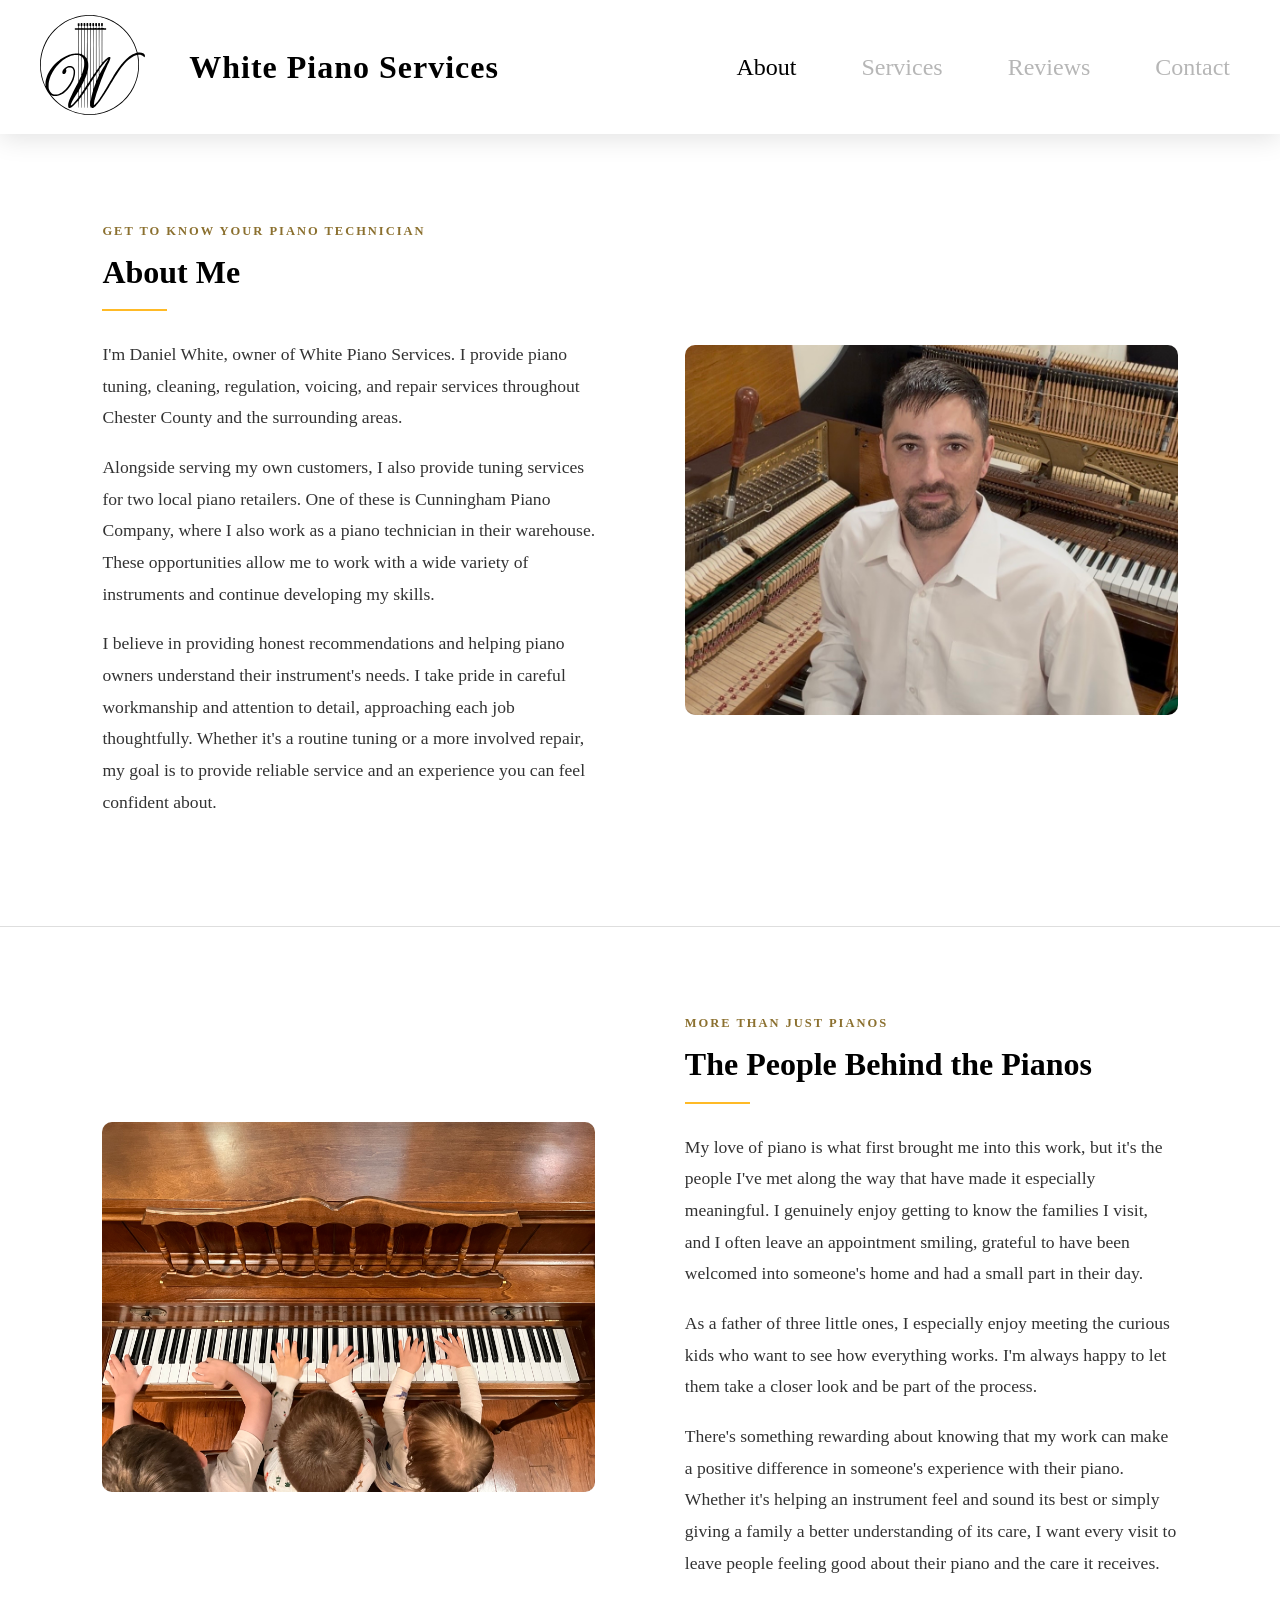
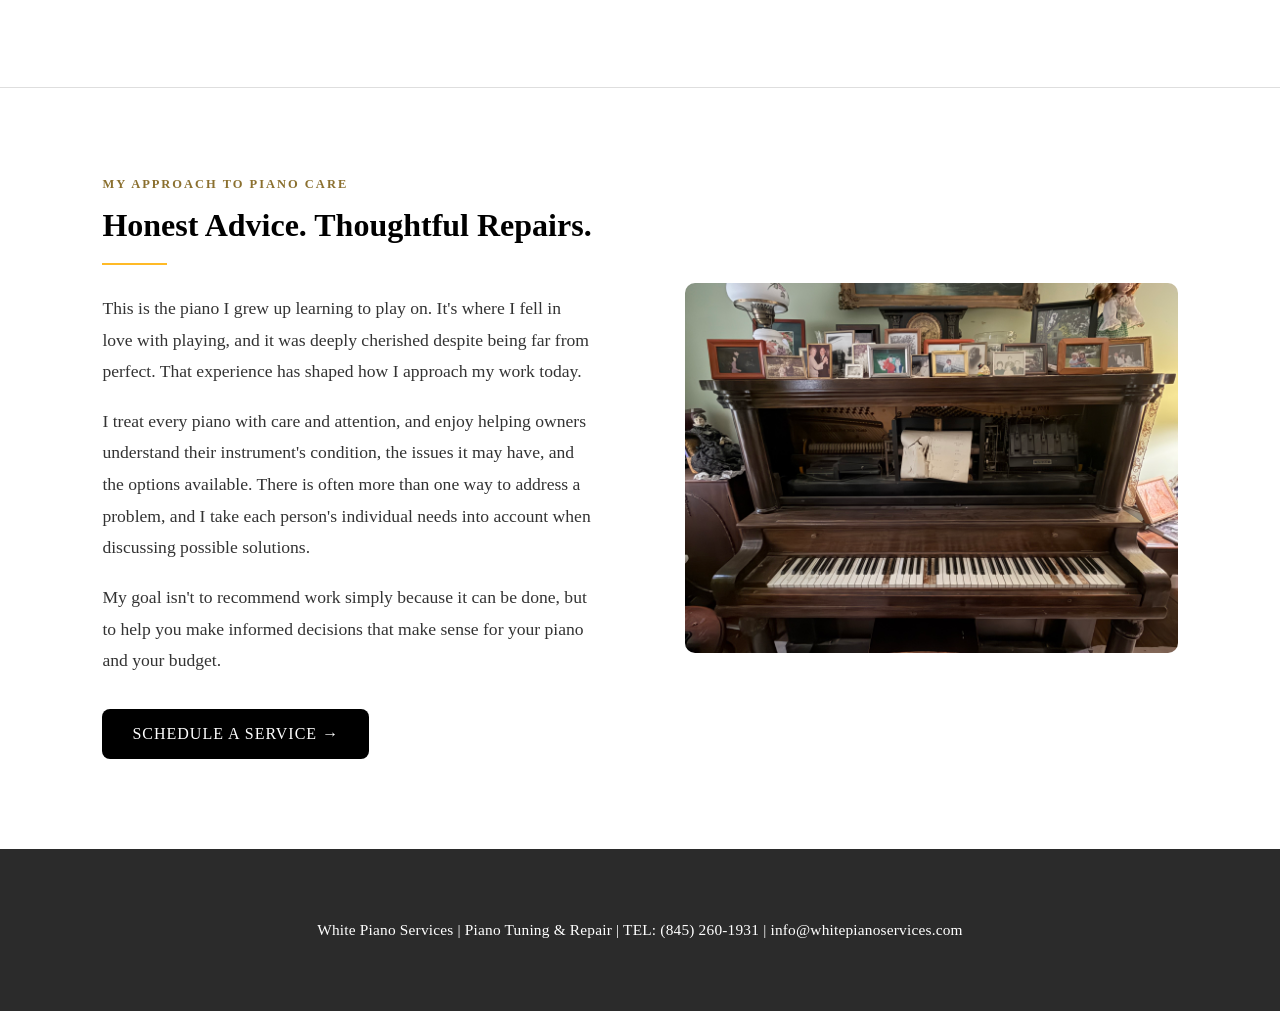
==== commit acf257c2: "Update index.html" ====
--- a/about/index.html
+++ b/about/index.html
@@ -100,30 +100,23 @@
 
         <div class="about-text">
 
-            <span class="section-eyebrow">BEHIND THE WORK</span>
+            <span class="section-eyebrow">More Than Just PIanos</span>
 
             <h2>The People Behind the Pianos</h2>
 
             <div class="heading-accent"></div>
 
             <p>
-                My favorite part of this work is getting to meet the people
-                behind each piano. I enjoy hearing what an instrument means
-                to a family, whether it's been passed down through generations
-                or is where a child is just beginning to learn.
-            </p>
+    My love of piano is what first brought me into this work, but it's the people I've met along the way that have made it especially meaningful. I genuinely enjoy getting to know the families I visit, and I often leave an appointment smiling, grateful to have been welcomed into someone's home and had a small part in their day.
+</p>
 
-            <p>
-                As a father of three little ones, I especially enjoy meeting
-                the curious kids in the homes I visit. I'm always happy to let
-                them take a closer look and be part of the process, hopefully
-                sparking the same appreciation for these instruments that I have.
-            </p>
+<p>
+    As a father of three little ones, I especially enjoy meeting the curious kids who want to see how everything works. I'm always happy to let them take a closer look and be part of the process.
+</p>
 
-            <p>
-                I take pride in combining my knowledge of pianos with the
-                care and attention each family deserves.
-            </p>
+<p>
+    There's something rewarding about knowing that my work can make a positive difference in someone's experience with their piano. Whether it's helping an instrument feel and sound its best or simply giving a family a better understanding of its care, I want every visit to leave people feeling good about their piano and the care it receives.
+</p>
 
         </div>
 
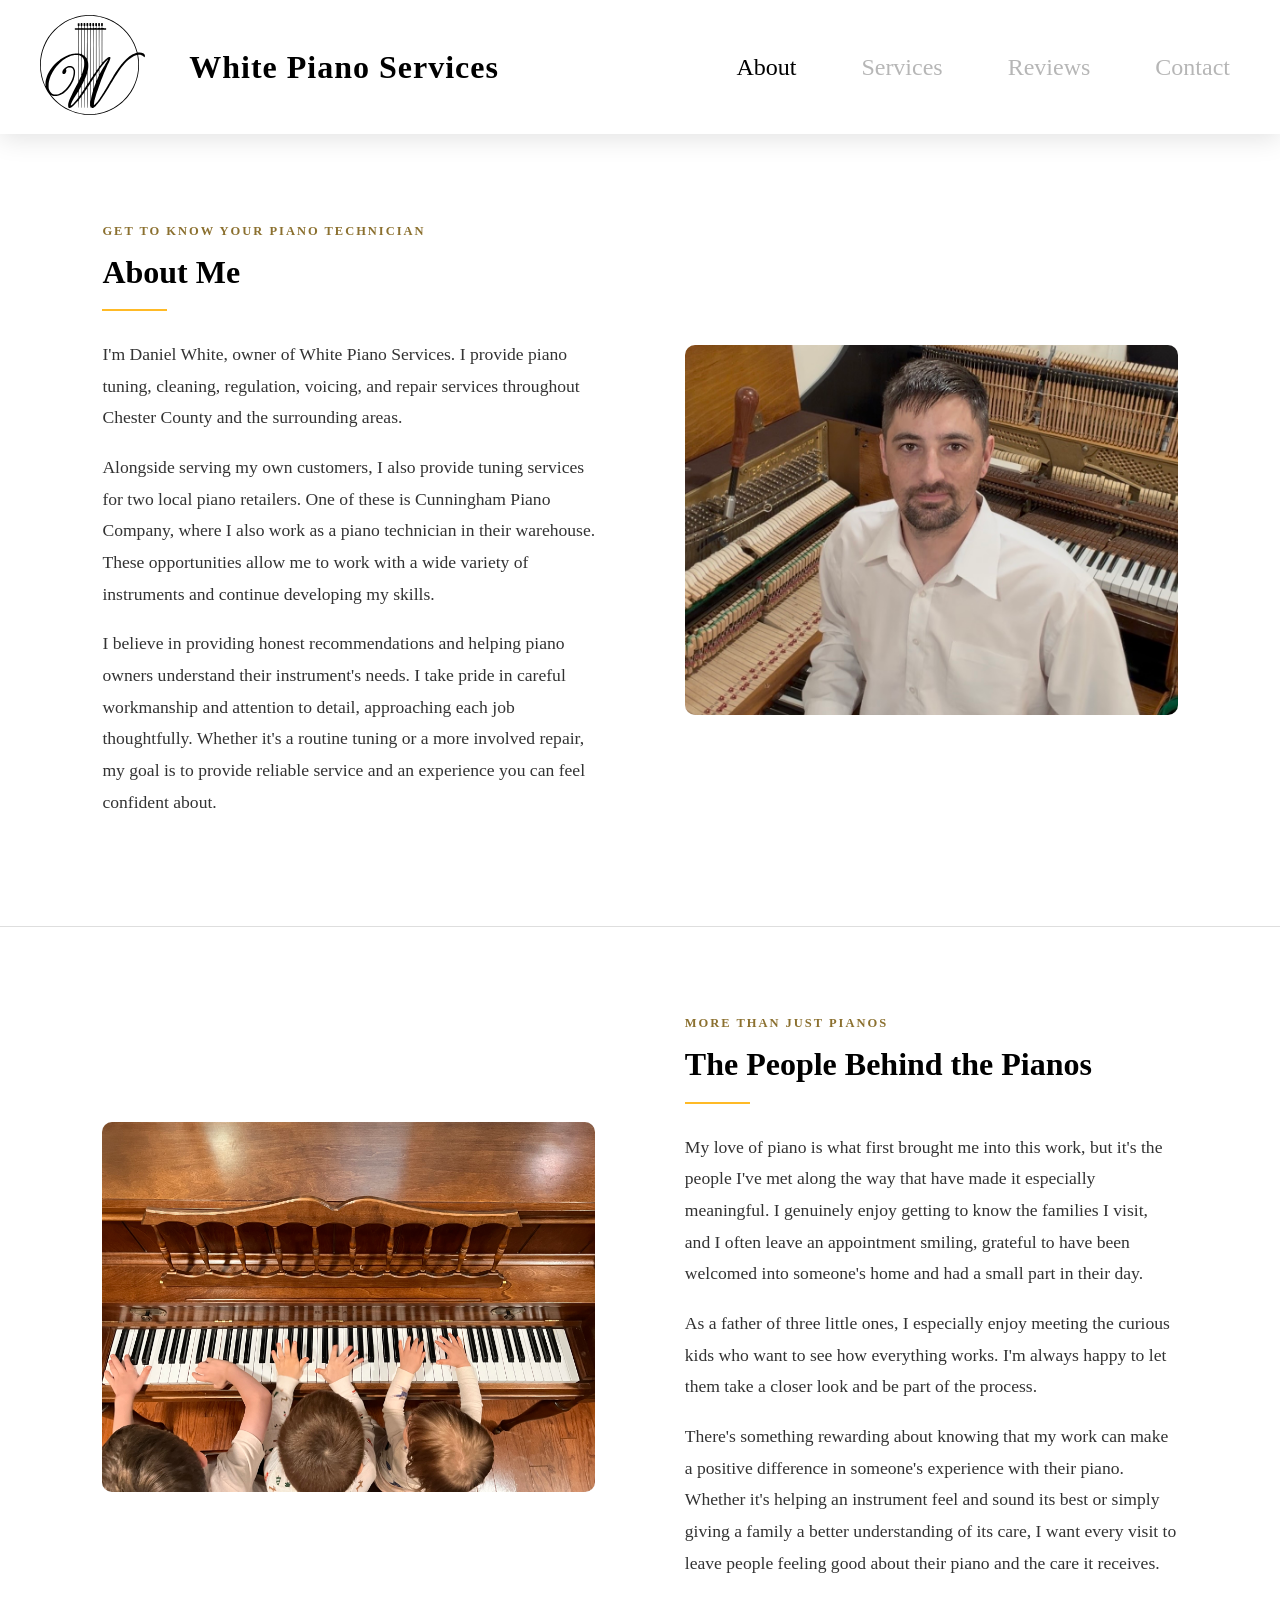
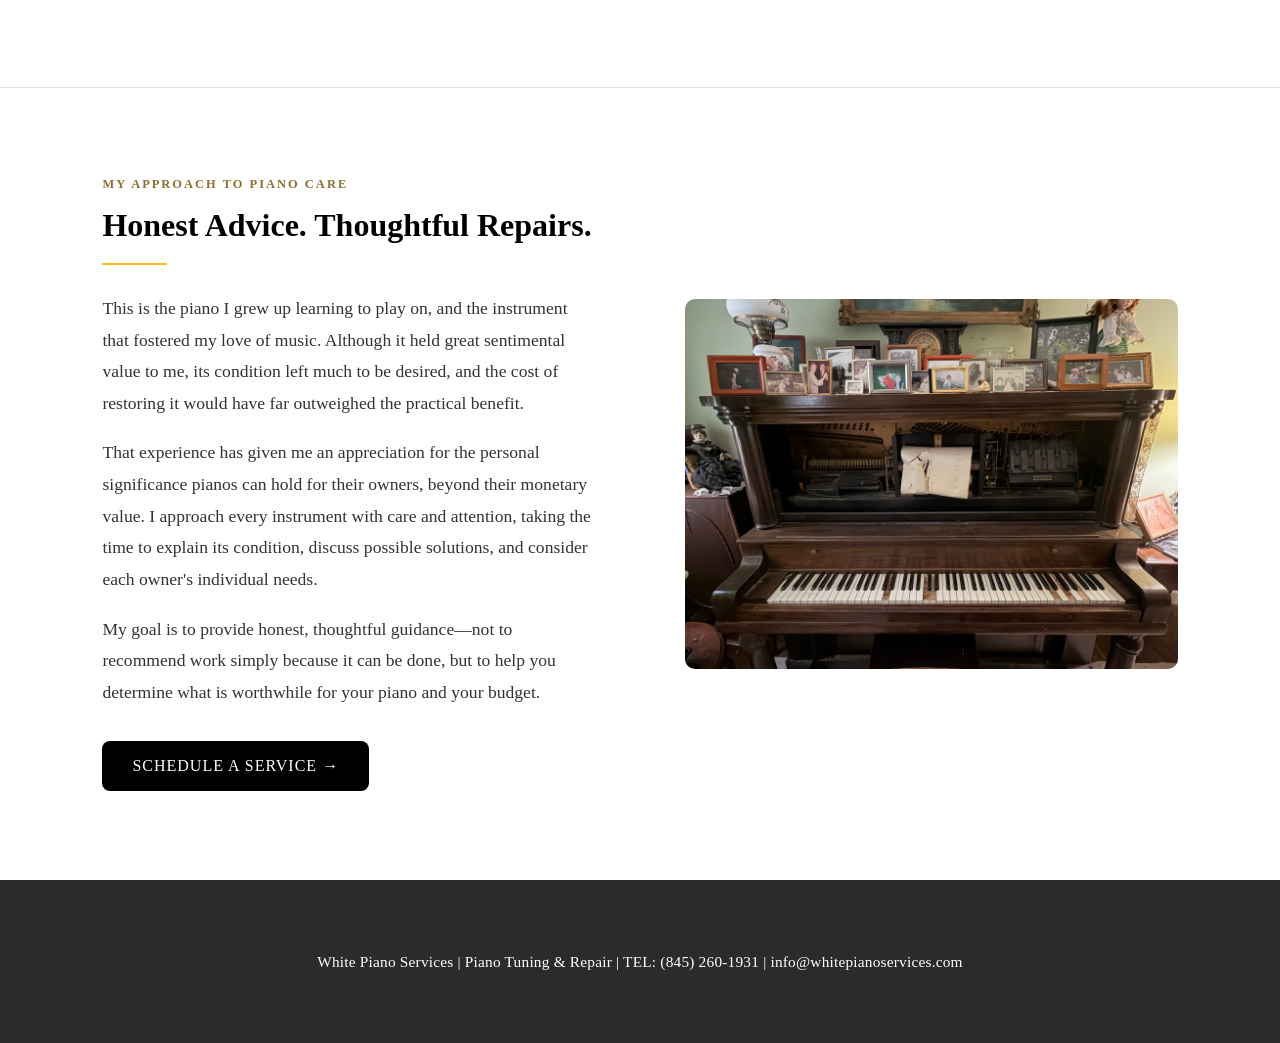
==== commit c392ecd0: "Update index.html" ====
--- a/about/index.html
+++ b/about/index.html
@@ -136,17 +136,16 @@
             <div class="heading-accent"></div>
 
             <p>
-                This is the piano I grew up learning to play on. It's where I fell in love with playing, and it was deeply cherished despite being far from perfect. That experience has shaped how I approach my work today.
-                
-            </p>
+    This is the piano I grew up learning to play on, and the instrument that fostered my love of music. Although it held great sentimental value to me, its condition left much to be desired, and the cost of restoring it would have far outweighed the practical benefit.
+</p>
 
-            <p>
-                I treat every piano with care and attention, and enjoy helping owners understand their instrument's condition, the issues it may have, and the options available. There is often more than one way to address a problem, and I take each person's individual needs into account when discussing possible solutions.
-            </p>
+<p>
+    That experience has given me an appreciation for the personal significance pianos can hold for their owners, beyond their monetary value. I approach every instrument with care and attention, taking the time to explain its condition, discuss possible solutions, and consider each owner's individual needs.
+</p>
 
-            <p>
-                My goal isn't to recommend work simply because it can be done, but to help you make informed decisions that make sense for your piano and your budget.
-            </p>
+<p>
+    My goal is to provide honest, thoughtful guidance—not to recommend work simply because it can be done, but to help you determine what is worthwhile for your piano and your budget.
+</p>
 
             <div class="about-button">
                 <link href="https://assets.calendly.com/assets/external/widget.css" rel="stylesheet">
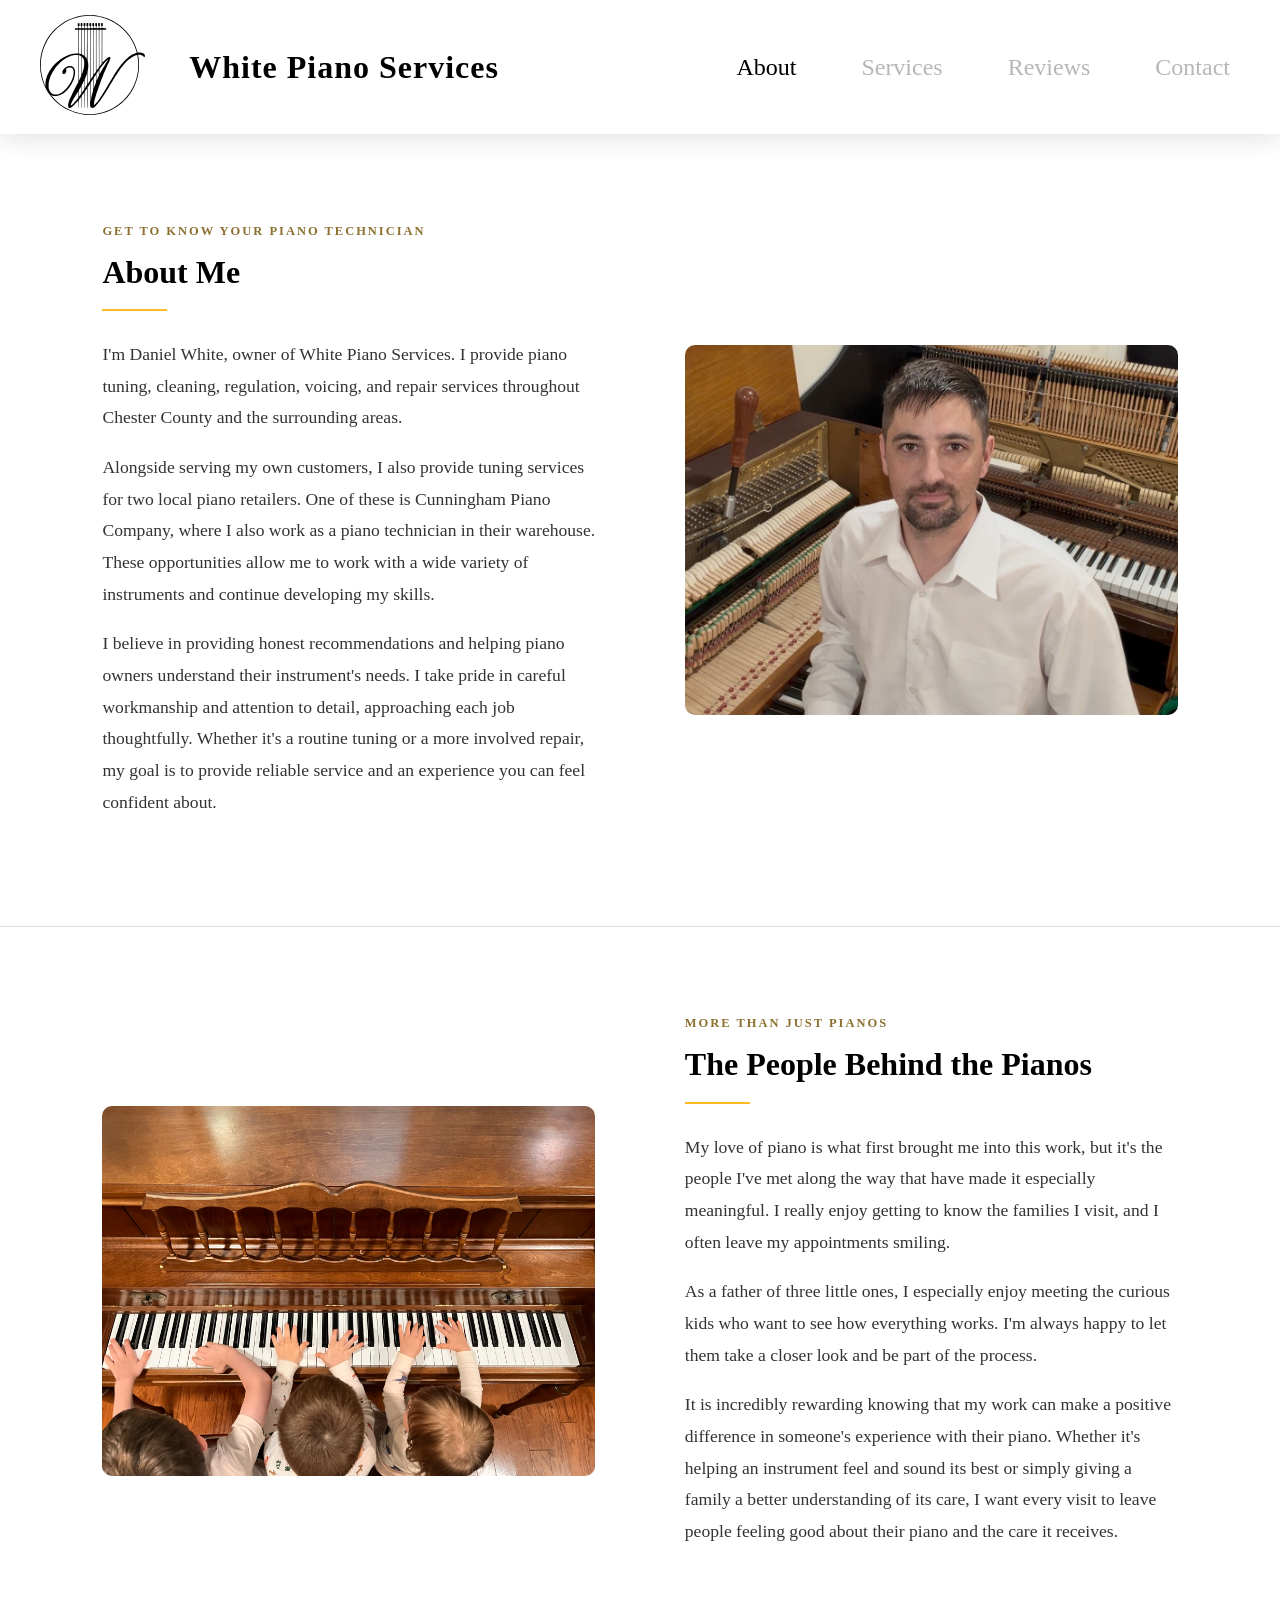
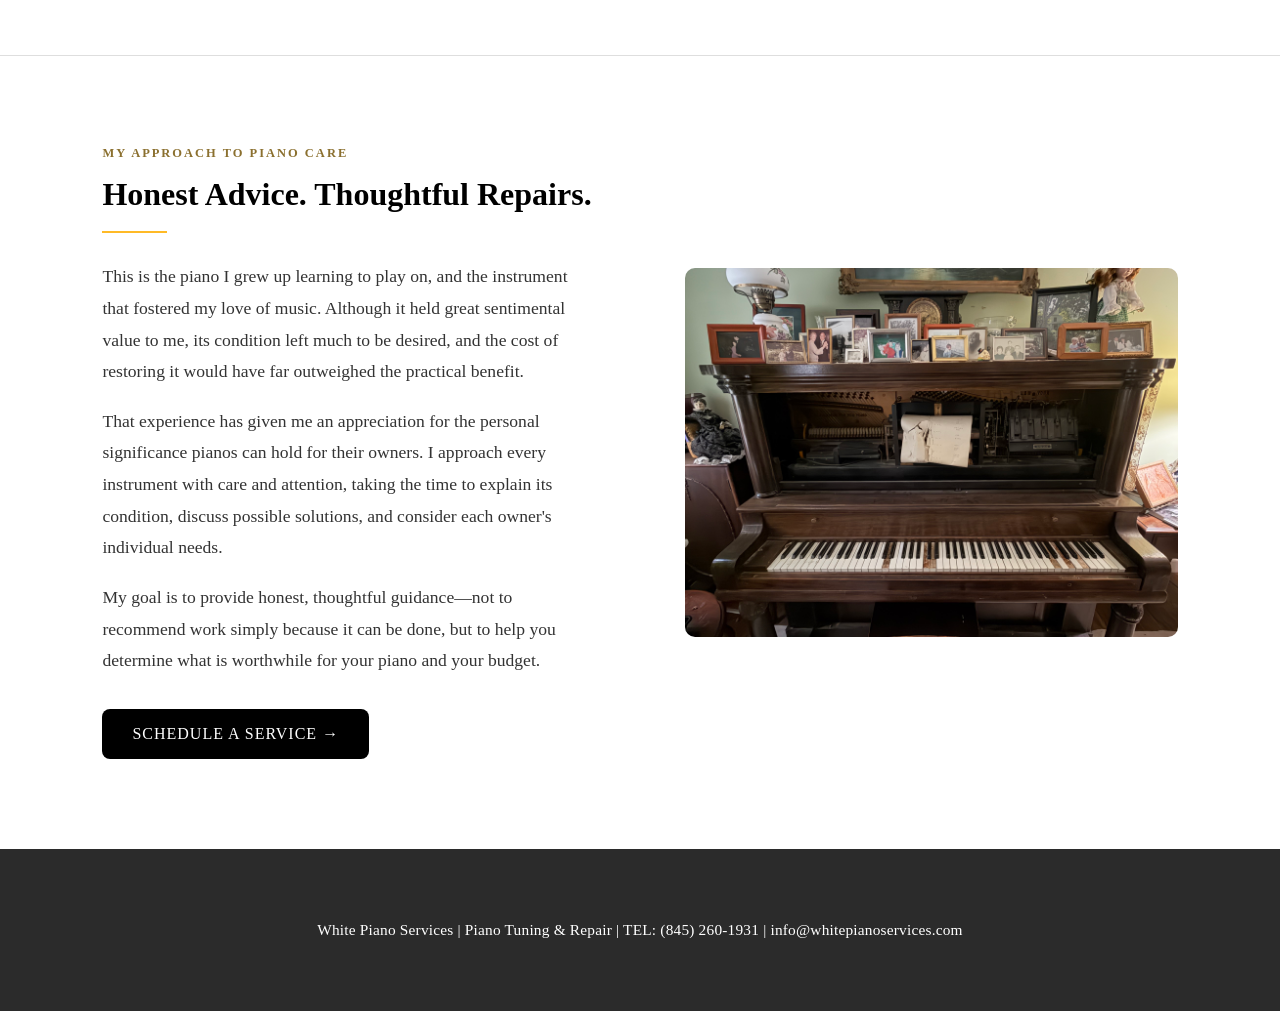
==== commit 81598a99: "Update index.html" ====
--- a/about/index.html
+++ b/about/index.html
@@ -107,7 +107,7 @@
             <div class="heading-accent"></div>
 
             <p>
-    My love of piano is what first brought me into this work, but it's the people I've met along the way that have made it especially meaningful. I genuinely enjoy getting to know the families I visit, and I often leave an appointment smiling, grateful to have been welcomed into someone's home and had a small part in their day.
+    My love of piano is what first brought me into this work, but it's the people I've met along the way that have made it especially meaningful. I really enjoy getting to know the families I visit, and I often leave my appointments smiling.
 </p>
 
 <p>
@@ -115,7 +115,7 @@
 </p>
 
 <p>
-    There's something rewarding about knowing that my work can make a positive difference in someone's experience with their piano. Whether it's helping an instrument feel and sound its best or simply giving a family a better understanding of its care, I want every visit to leave people feeling good about their piano and the care it receives.
+    It is incredibly rewarding knowing that my work can make a positive difference in someone's experience with their piano. Whether it's helping an instrument feel and sound its best or simply giving a family a better understanding of its care, I want every visit to leave people feeling good about their piano and the care it receives.
 </p>
 
         </div>
@@ -140,7 +140,7 @@
 </p>
 
 <p>
-    That experience has given me an appreciation for the personal significance pianos can hold for their owners, beyond their monetary value. I approach every instrument with care and attention, taking the time to explain its condition, discuss possible solutions, and consider each owner's individual needs.
+    That experience has given me an appreciation for the personal significance pianos can hold for their owners. I approach every instrument with care and attention, taking the time to explain its condition, discuss possible solutions, and consider each owner's individual needs.
 </p>
 
 <p>
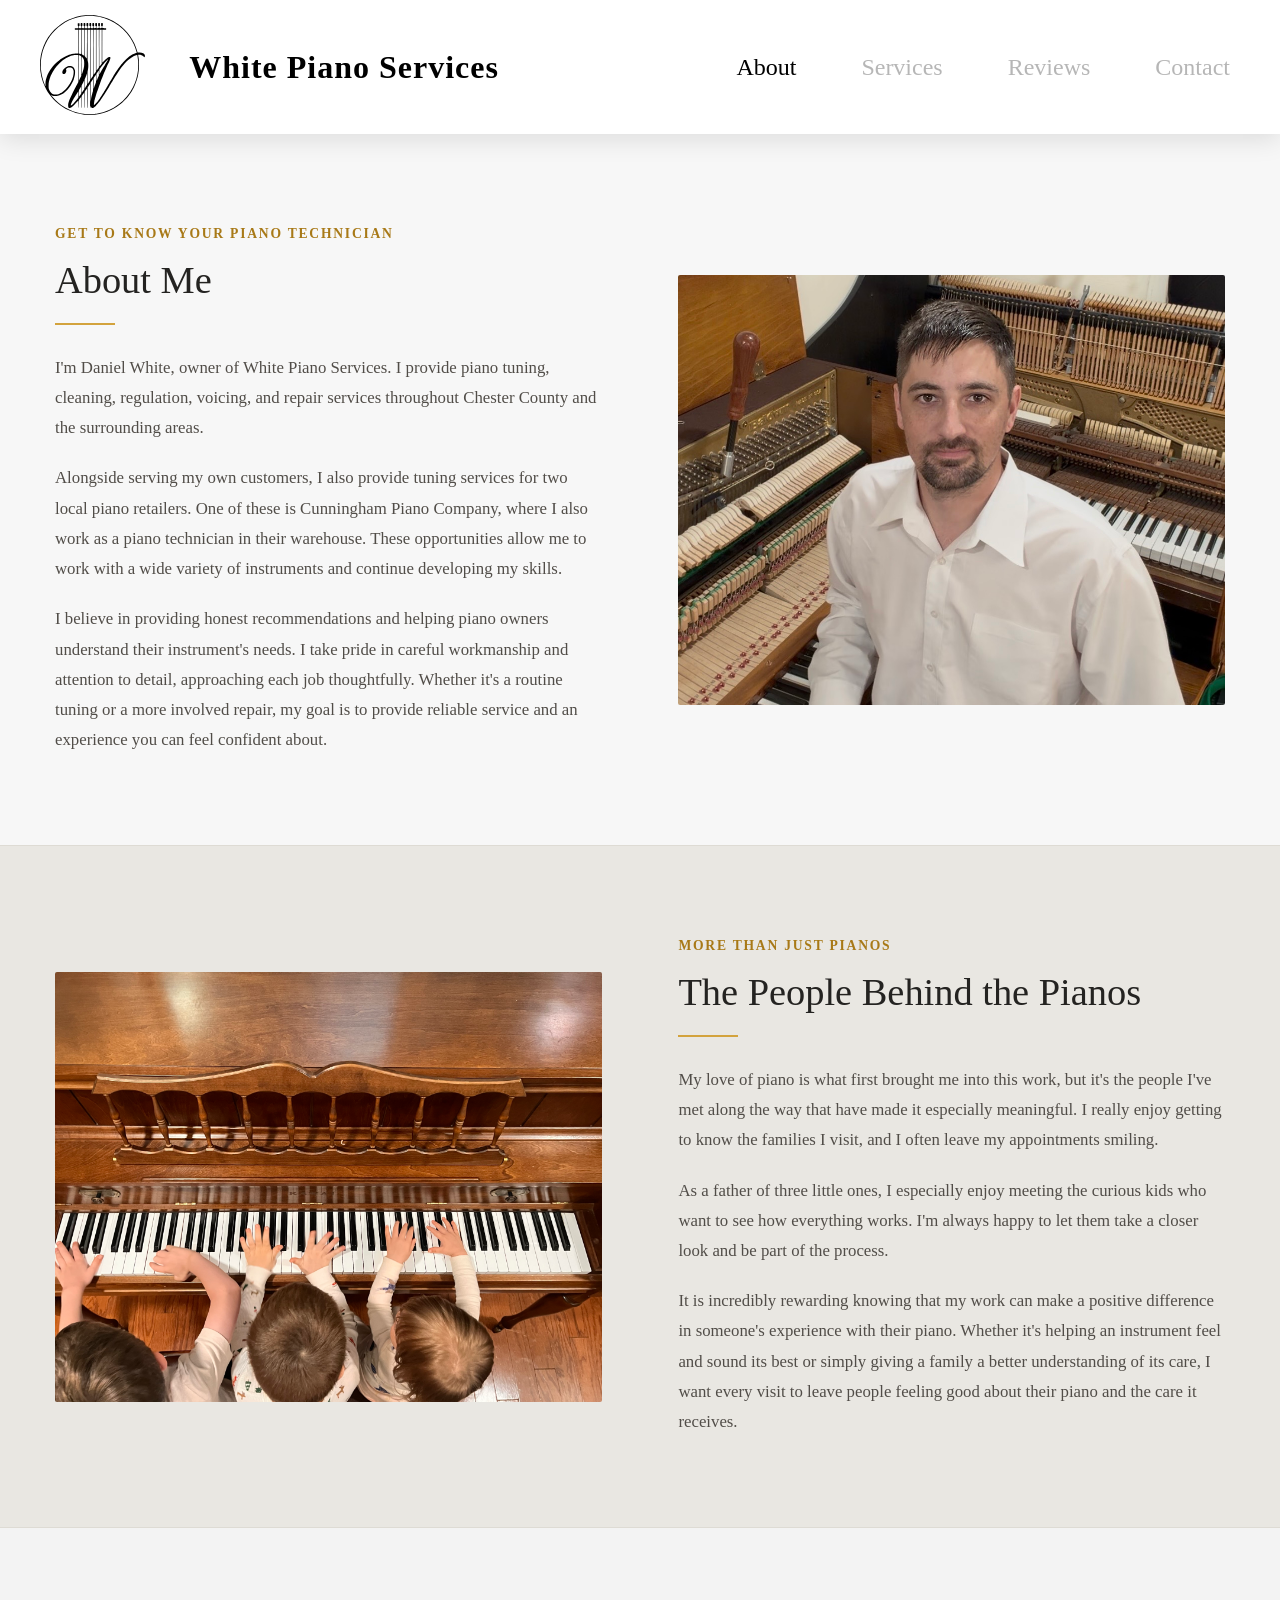
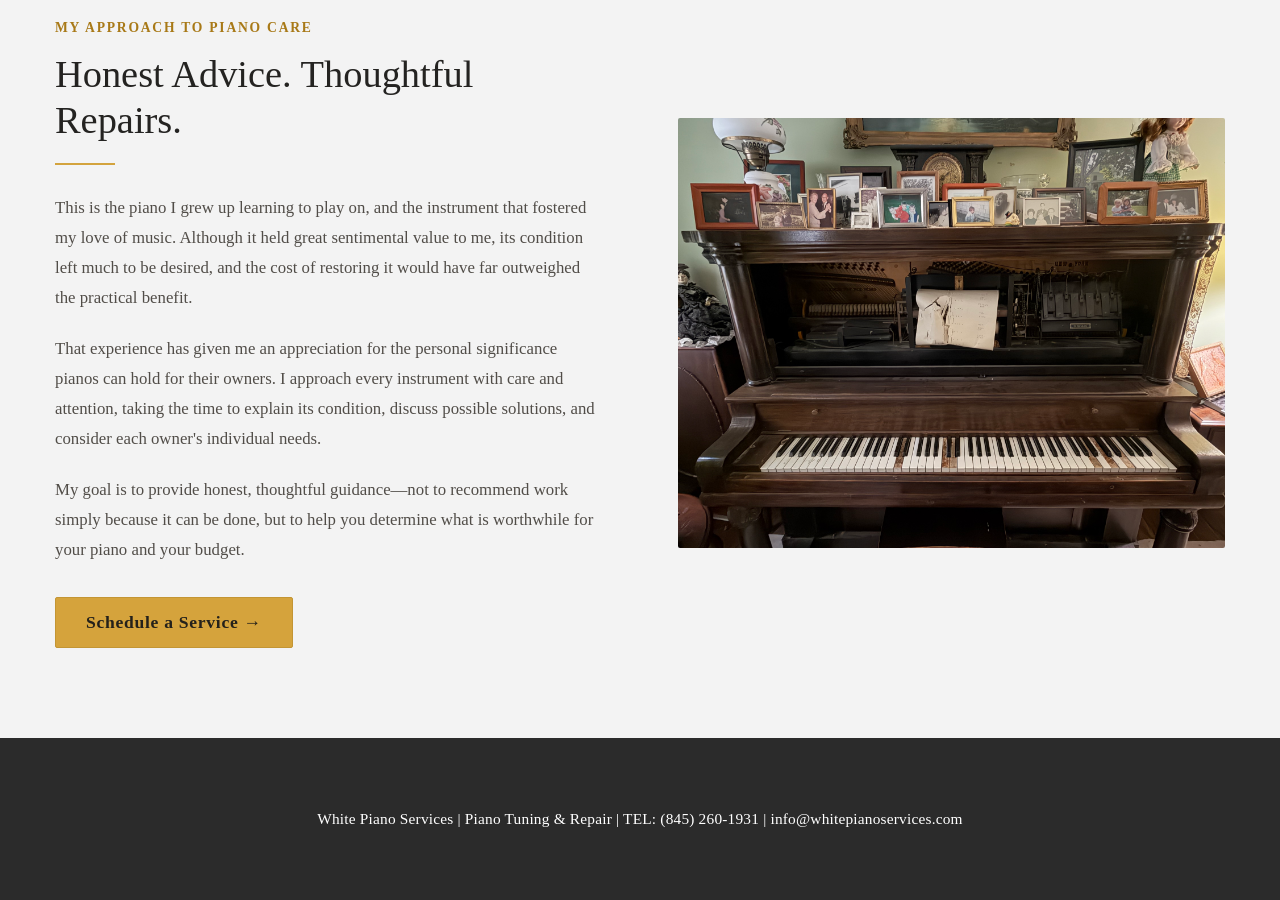
==== commit e8f26da8: "Update index.html" ====
--- a/about/index.html
+++ b/about/index.html
@@ -35,7 +35,7 @@
             <nav>
                 <ul id="navbarlist">
                     <li><a href="/about/" class="active">About</a></li>
-                    <li><a href="/services/">Services</a></li>
+                    <li><a href="/index.html#services">Services</a></li>
                     <li><a href="/home/#reviews">Reviews</a></li>
                     <li><a href="/contact/">Contact</a></li>
                 </ul>
--- a/about.css
+++ b/about.css
@@ -2,13 +2,21 @@
 /* ========================================
    ABOUT PAGE
 ======================================== */
+
+/* ===== Base ===== */
 
 .about-page {
     flex: 1;
     width: 100%;
-    background-color: #fbfbfb1c;
+    background-color: #f0f0f08c;
+    color: #44413e;
     overflow: hidden;
 }
+
+.about-page * {
+    box-sizing: border-box;
+}
+
 
 /* ========================================
    SECTION LAYOUT
@@ -18,30 +26,38 @@
     display: grid;
     grid-template-columns: minmax(0, 1fr) minmax(0, 1fr);
     align-items: center;
- box-sizing: border-box;
-    gap: clamp(40px, 7vw, 110px);
+    gap: clamp(40px, 6vw, 85px);
 
     width: 100%;
-    max-width: 1500px;
-
-    margin: 0 auto;
-
+    max-width: none;
+    margin: 0;
     padding:
-        clamp(65px, 7vw, 105px)
-        clamp(30px, 8vw, 130px);
-}
-
-/* Alternating layout */
+        clamp(75px, 7vw, 105px)
+        max(30px, calc((100% - 1170px) / 2));
+}
 
 .about-personal {
+    display: grid;
     grid-template-columns: minmax(0, 1fr) minmax(0, 1fr);
-}
-
-/* Subtle separation between sections */
+    align-items: center;
+}
+
+/* Section separation */
 
 .about-section + .about-section {
-    border-top: 1px solid #dedede;
-}
+    border-top: 1px solid #dedbd4;
+}
+
+/* Subtle alternating backgrounds */
+
+.about-personal {
+    background-color: #e9e7e2;
+}
+
+.about-philosophy {
+    background-color: #f0f0f08c;
+}
+
 
 /* ========================================
    TEXT
@@ -49,49 +65,65 @@
 
 .about-text {
     min-width: 0;
-    max-width: 680px;
-}
-
-.section-eyebrow {
+    max-width: 650px;
+}
+
+/* Eyebrow headings */
+
+.about-page .section-eyebrow {
     display: block;
 
-    margin-bottom: 14px;
-
-    color: #8b702f;
-
-    font-size: 0.78rem;
-    font-weight: 700;
-    letter-spacing: 2px;
+    margin: 0 0 14px;
+
+    color: #a87917;
+
+    font-size: 0.85rem;
+    font-weight: 600;
+    letter-spacing: 0.13em;
+    line-height: 1.4;
     text-transform: uppercase;
 }
 
+/* Main headings */
+
 .about-text h2 {
-    font-size: clamp(1.8rem, 2.5vw, 2.8rem);
+    margin: 0 0 20px;
+
+    color: #242321;
+
+    font-size: clamp(2rem, 3vw, 2.8rem);
+    font-weight: 500;
     line-height: 1.2;
-    font-weight: 600;
-
-    margin: 0 0 18px;
-}
+}
+
+/* Gold heading accent */
 
 .heading-accent {
-    width: 65px;
+    width: 60px;
     height: 2px;
 
-    background-color: #ffba26;
-
     margin-bottom: 28px;
-}
+
+    background-color: #d3a33d;
+}
+
+/* Paragraphs */
 
 .about-text p {
-    color: #333;
-
-    font-size: clamp(1.1rem, 1.2vw, 1.3rem);
+    max-width: 68ch;
+
+    margin: 0 0 20px;
+
+    color: #514d48;
+
+    font-size: clamp(1.05rem, 1.2vw, 1.2rem);
     line-height: 1.8;
-
-    margin: 0 0 18px;
-
-    max-width: 68ch;
-}
+}
+
+.about-text p:last-of-type {
+    margin-bottom: 0;
+}
+
 
 /* ========================================
    IMAGES
@@ -106,22 +138,18 @@
     display: block;
 
     width: 100%;
-    height: auto;
-
-    max-height: 580px;
-
-    aspect-ratio: 4 / 3;
+    height: 430px;
 
     object-fit: cover;
     object-position: center;
 
-    border-radius: 10px;
+    border-radius: 2px;
 }
 
 /* Childhood piano image */
 
 .about-childhood-image img {
-    aspect-ratio: 4 / 3;
+    object-position: center;
 }
 
 /* ========================================
@@ -135,61 +163,61 @@
 .about-button .btn {
     display: inline-block;
 
-    padding: 16px 30px;
-
-    background-color: black;
-    color: white;
-
-    border: none;
-    border-radius: 8px;
-
-    font-size: 1rem;
-    font-weight: 500;
-
-    text-transform: uppercase;
-    letter-spacing: 1px;
+    padding: 14px 30px;
+
+    background-color: #d5a33c;
+    color: #24211b;
+
+    border: 1px solid #c39534;
+    border-radius: 2px;
+
+    font-family: Garamond, serif;
+    font-size: 1.1rem;
+    font-weight: 600;
+    letter-spacing: 0.04em;
+
     text-decoration: none;
-
-    transition: all 0.3s ease;
+    text-transform: none;
+
+    transition:
+        background-color 0.2s ease,
+        transform 0.2s ease;
 }
 
 .about-button .btn:hover {
-    background-color: rgba(255, 186, 38, 0.8);
-    color: black;
-
-    box-shadow: 0 5px 15px rgba(0, 0, 0, 0.1);
+    background-color: #e2b653;
+    color: #24211b;
 
     transform: translateY(-2px);
 }
 
+
 /* ========================================
    TABLET
 ======================================== */
 
 @media (max-width: 1000px) {
 
-    .about-section,
-    .about-personal {
-        grid-template-columns: 1fr 1fr;
-
+    .about-section {
         gap: 35px;
-
-        padding: 65px 6%;
+        padding: 70px 6%;
+    }
+
+    .about-text h2 {
+        font-size: 2rem;
     }
 
     .about-text p {
-        font-size: 1rem;
+        font-size: 1.05rem;
         line-height: 1.75;
     }
 
-    .about-text h2 {
-        font-size: 1.8rem;
-    }
-
     .about-image img {
-        max-height: 450px;
-    }
-}
+        height: 350px;
+    }
+
+}
+
 
 /* ========================================
    MOBILE
@@ -201,12 +229,11 @@
     .about-personal {
         display: flex;
         flex-direction: column;
-
         align-items: stretch;
 
         gap: 28px;
 
-        padding: 45px 24px;
+        padding: 60px 25px;
     }
 
     .about-text {
@@ -214,82 +241,92 @@
     }
 
     .about-text h2 {
+        font-size: 1.9rem;
+    }
+
+    .about-text p {
+        font-size: 1.05rem;
+        line-height: 1.75;
+    }
+
+    .about-page .section-eyebrow {
+        font-size: 0.75rem;
+    }
+
+    .heading-accent {
+        margin-bottom: 23px;
+    }
+
+    /* Images above text on mobile */
+
+    .about-section .about-image {
+        order: 1;
+    }
+
+    .about-section .about-text {
+        order: 2;
+    }
+
+    .about-image {
+        width: 100%;
+    }
+
+    .about-image img {
+        width: 100%;
+        height: auto;
+        aspect-ratio: 4 / 3;
+        object-fit: cover;
+    }
+
+    .about-button {
+        margin-top: 28px;
+    }
+
+    .about-button .btn {
+        display: block;
+        width: 100%;
+        padding: 15px 20px;
+        text-align: center;
+    }
+
+}
+
+
+/* ========================================
+   SMALL MOBILE
+======================================== */
+
+@media (max-width: 400px) {
+
+    .about-section,
+    .about-personal {
+        padding: 48px 20px;
+    }
+
+    .about-text h2 {
         font-size: 1.7rem;
     }
 
     .about-text p {
         font-size: 1rem;
-        line-height: 1.75;
-    }
-
-    .section-eyebrow {
-        font-size: 0.7rem;
-    }
-
-    .heading-accent {
-        margin-bottom: 22px;
-    }
-
-    .about-image {
-        width: 100%;
+    }
+
+}
+
+
+/* ========================================
+   LARGE DESKTOP
+======================================== */
+
+@media (min-width: 1600px) {
+
+    .about-section {
+        max-width: 1450px;
+        gap: 100px;
     }
 
     .about-image img {
-        width: 100%;
-        max-height: none;
-        aspect-ratio: 4 / 3;
-        object-fit: cover;
-    }
-
-    /* Keep the image above the text on mobile */
-
-    .about-section .about-image {
-        order: 1;
-    }
-
-    .about-section .about-text {
-        order: 2;
-    }
-
-    .about-button {
-        text-align: center;
-    }
-
-    .about-button .btn {
-        width: 100%;
-        text-align: center;
-        box-sizing: border-box;
-    }
-}
-
-/* ========================================
-   SMALL MOBILE
-======================================== */
-
-@media (max-width: 400px) {
-
-    .about-section,
-    .about-personal {
-        padding: 38px 20px;
-    }
-
-    .about-text h2 {
-        font-size: 1.55rem;
-    }
-}
-
-/* ========================================
-   LARGE DESKTOP
-======================================== */
-
-@media (min-width: 1800px) {
-
-    .about-section {
-        max-width: 1650px;
-        gap: 120px;
-    }
-
-    .about-text p {
-        font-size: 1.25rem;
-    }
-}
+        height: 460px;
+    }
+
+}
